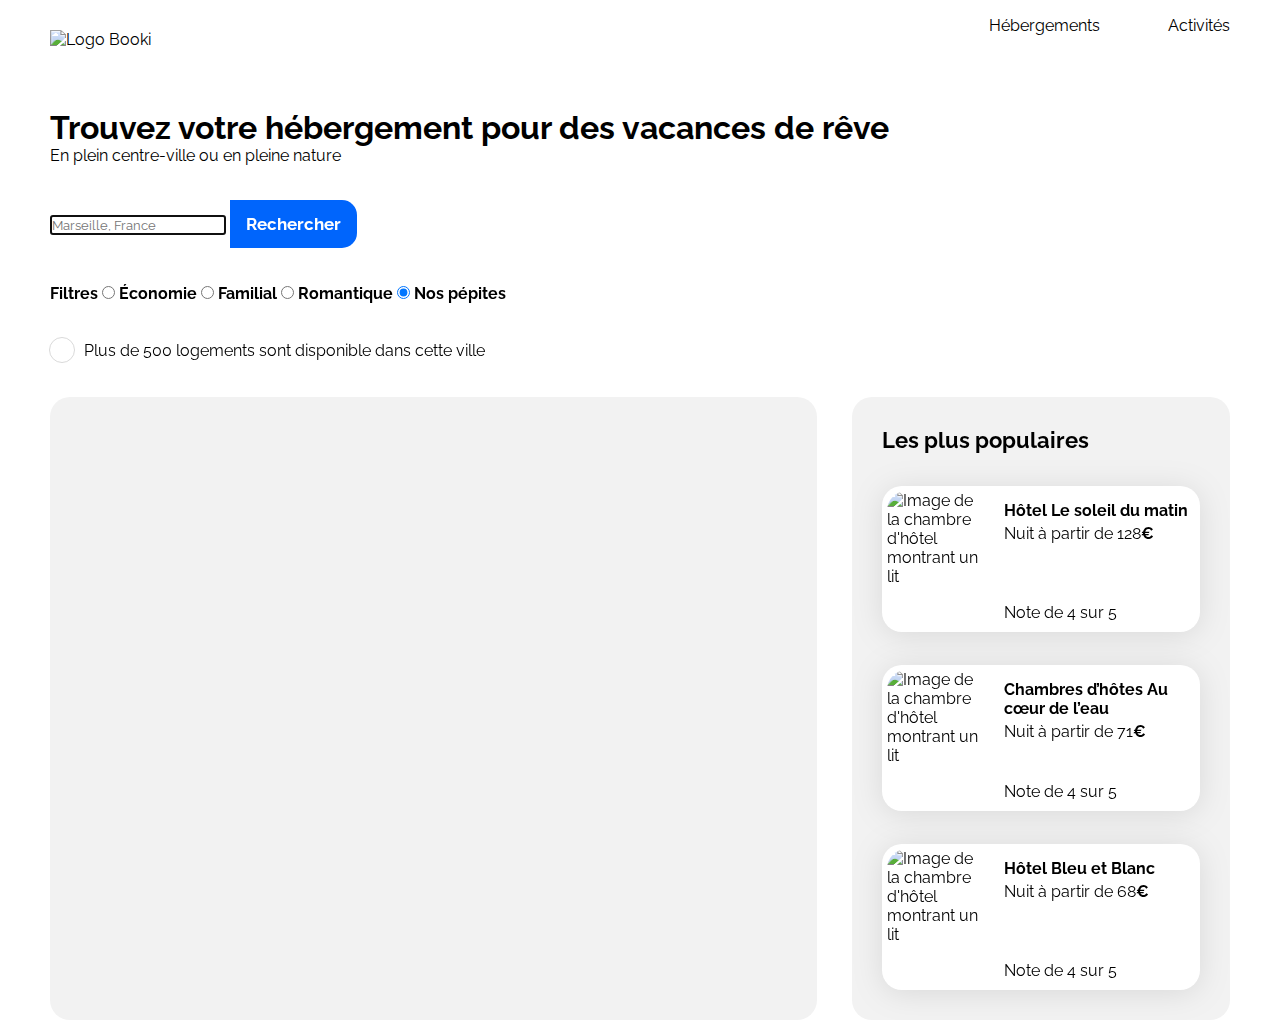
==== index.html @ 70fc1fbf "Ajustement de classes et suppression de div" ====
<!DOCTYPE html>
<html lang="fr">
  <head>
    <meta charset="UTF-8" />
    <meta name="viewport" content="width=device-width, initial-scale=1.0" />
    <title>Booki</title>
    <link rel="preconnect" href="https://fonts.googleapis.com" />
    <link rel="preconnect" href="https://fonts.gstatic.com" crossorigin />
    <link
      href="https://fonts.googleapis.com/css2?family=Raleway:wght@400;500;700&display=swap"
      rel="stylesheet"
    />
    <link
      rel="stylesheet"
      href="https://cdnjs.cloudflare.com/ajax/libs/font-awesome/6.2.1/css/all.min.css"
      integrity="sha512-MV7K8+y+gLIBoVD59lQIYicR65iaqukzvf/nwasF0nqhPay5w/9lJmVM2hMDcnK1OnMGCdVK+iQrJ7lzPJQd1w=="
      crossorigin="anonymous"
      referrerpolicy="no-referrer"
    />
    <link rel="stylesheet" href="./css/style.css" />
  </head>

  <body>
    <div class="main-container">
      <header>
        <div class="header-logo">
          <a href="#" class="logo-link"
            ><img src="./images/logo/Booki.png" alt="Logo Booki" class="logo"
          /></a>
        </div>
        <nav>
          <ul>
            <li>
              <a href="#" class="nav-link">Hébergements</a>
            </li>
            <li>
              <a href="#" class="nav-link">Activités</a>
            </li>
          </ul>
        </nav>
      </header>
      <section class="search">
        <form action="" method="GET" class="search-form">
          <fieldset class="search-ville">
            <legend class="search-titre">
              <h1>Trouvez votre hébergement pour des vacances de rêve</h1>
              <p>En plein centre-ville ou en pleine nature</p>
            </legend>
            <div class="ville-bar">
              <label for="ville" class="location-icon"
                ><i class="fa-solid fa-location-dot" aria-hidden="true"></i
              ></label>
              <input
                type="search"
                name="ville"
                id="ville"
                placeholder="Marseille, France"
                autofocus
                required
              />
              <button class="bouton-rechercher">
                <strong>Rechercher</strong>
              </button>
            </div>
            <div class="filtres-bar">
              <strong>Filtres</strong>
              <label for="economie" class="filter-button">
                <input
                  type="radio"
                  name="type"
                  id="economie"
                  value="economie"
                />
                <i class="fa-solid fa-money-bill-wave"></i
                ><strong>Économie</strong>
              </label>
              <label for="familial" class="filter-button">
                <input
                  type="radio"
                  name="type"
                  id="familial"
                  value="familial"
                />
                <i class="fa-solid fa-person"></i><strong>Familial</strong>
              </label>
              <label for="romantique" class="filter-button">
                <input
                  type="radio"
                  name="type"
                  id="romantique"
                  value="romantique"
                />
                <i class="fa-solid fa-heart"></i><strong>Romantique</strong>
              </label>
              <label for="nos-pepites" class="filter-button">
                <input
                  type="radio"
                  name="type"
                  id="nos-pepites"
                  value="nos-pepites"
                  checked
                />
                <i class="fa-solid fa-fire"></i><strong>Nos pépites</strong>
              </label>
            </div>
          </fieldset>
          <div class="search-info">
            <i class="fa-solid fa-info circle-icon" aria-hidden="true"></i>
            <p>Plus de 500 logements sont disponible dans cette ville</p>
          </div>
        </form>
      </section>
      <main>
        <div class="hebergements-and-populaires">
          <section class="hebergements"></section>
          <section class="populaires">
            <div class="populaires-title">
              <h2 class="section-title">Les plus populaires</h2>
              <i class="fa-solid fa-chart-line" aria-hidden="true"></i>
            </div>
            <div class="populaires-cards">
              <a href="#">
                <article class="card">
                  <img
                    src="./images/hebergements/emile-guillemot.jpg"
                    alt="Image de la chambre d'hôtel montrant un lit"
                  />
                  <div class="card-content">
                    <div class="card-txt">
                      <h3 class="card-title">Hôtel Le soleil du matin</h3>
                      <p class="card-subtitle">
                        Nuit à partir de 128<span class="euro">€</span>
                      </p>
                    </div>
                    <div class="card-rating">
                      <i class="fa-xs fa-solid fa-star" aria-hidden="true"></i>
                      <i class="fa-xs fa-solid fa-star" aria-hidden="true"></i>
                      <i class="fa-xs fa-solid fa-star" aria-hidden="true"></i>
                      <i class="fa-xs fa-solid fa-star" aria-hidden="true"></i>
                      <i
                        class="fa-xs fa-solid fa-star neutral-star"
                        aria-hidden="true"
                      ></i>
                      <span class="sr-only">Note de 4 sur 5</span>
                    </div>
                  </div>
                </article>
              </a>
              <a href="#">
                <article class="card">
                  <img
                    src="./images/hebergements/aw-creative.jpg"
                    alt="Image de la chambre d'hôtel montrant un lit"
                  />
                  <div class="card-content">
                    <div class="card-txt">
                      <h3 class="card-title">
                        Chambres d’hôtes Au cœur de l’eau
                      </h3>
                      <p class="card-subtitle">
                        Nuit à partir de 71<span class="euro">€</span>
                      </p>
                    </div>
                    <div class="card-rating">
                      <i class="fa-xs fa-solid fa-star" aria-hidden="true"></i>
                      <i class="fa-xs fa-solid fa-star" aria-hidden="true"></i>
                      <i class="fa-xs fa-solid fa-star" aria-hidden="true"></i>
                      <i class="fa-xs fa-solid fa-star" aria-hidden="true"></i>
                      <i
                        class="fa-xs fa-solid fa-star neutral-star"
                        aria-hidden="true"
                      ></i>
                      <span class="sr-only">Note de 4 sur 5</span>
                    </div>
                  </div>
                </article>
              </a>
              <a href="#">
                <article class="card">
                  <img
                    src="./images/hebergements/febrian-zakaria2.jpg"
                    alt="Image de la chambre d'hôtel montrant un lit"
                  />
                  <div class="card-content">
                    <div class="card-txt">
                      <h3 class="card-title">Hôtel Bleu et Blanc</h3>
                      <p class="card-subtitle">
                        Nuit à partir de 68<span class="euro">€</span>
                      </p>
                    </div>
                    <div class="card-rating">
                      <i class="fa-xs fa-solid fa-star" aria-hidden="true"></i>
                      <i class="fa-xs fa-solid fa-star" aria-hidden="true"></i>
                      <i class="fa-xs fa-solid fa-star" aria-hidden="true"></i>
                      <i class="fa-xs fa-solid fa-star" aria-hidden="true"></i>
                      <i
                        class="fa-xs fa-solid fa-star neutral-star"
                        aria-hidden="true"
                      ></i>
                      <span class="sr-only">Note de 4 sur 5</span>
                    </div>
                  </div>
                </article>
              </a>
            </div>
          </section>
        </div>
      </main>
      <footer></footer>
    </div>
  </body>
</html>
---- css/style.css ----
/****** General ***********/
* {
  font-family: "Raleway", sans-serif;
  box-sizing: border-box;
  margin: 0;
  padding: 0;
}

:root {
  --main-color: #0065fc;
  --main-bg-color: #f2f2f2;
  --filter-bg-color: #deebff;
}

.fa-solid {
  color: var(--main-color);
}

body {
  display: flex;
  justify-content: center;
}

.main-container {
  width: 100%;
  max-width: 1440px;
  padding: 0 50px;
  box-sizing: border-box;
}

a {
  color: inherit;
  text-decoration: none;
}

header {
  display: flex;
  justify-content: space-between;
  align-content: center;
  height: 79px;
  margin-bottom: 30px;
}

.header-logo {
  display: flex;
  align-items: center;
}

.header-logo .logo {
  width: 60px;
  height: auto;
}

nav {
  display: flex;
  height: 35px;
}

nav ul {
  display: flex;
  text-align: center;
  align-content: center;
  list-style: none;
  margin: 0;
  gap: 68px;
}

nav ul li {
  display: flex;
  padding: 16px 0 0 0;
}

nav ul li a {
  font-size: 16px;
}

nav ul li:hover {
  color: var(--main-color);
  border-top: #0065fc 2px solid;
}

.search {
  display: flex;
  flex-direction: column;
  align-items: flex-start;
}

.search-form {
  display: flex;
  flex-direction: column;
  padding-bottom: 35px;
}

.search-ville {
  border: none;
}

.ville-bar {
  width: 377px;
  height: 49px;
}

.ville-bar .bouton-rechercher {
  background-color: var(--main-color);
  color: white;
  border: none;
  border-radius: 0 15px 15px 0;
  font-size: 17px;
  padding: 14px 16px;
}

.search-titre,
.ville-bar,
.filtres-bar {
  margin-bottom: 35px;
}

.search-info {
  display: flex;
  flex-direction: row;
  align-items: center;
  gap: 10px;
}

.search-info .circle-icon {
  width: 24px;
  height: 24px;
  border-radius: 50%;
  outline: 1px solid #d9d9d9;
  display: flex; /* Center content horizontally and vertically */
  align-items: center;
  justify-content: center;
  font-size: smaller;
}

.search-info p {
  font-size: 16px;
}

.search-info .circle-icon i {
  font-size: 12px; /* Make sure the icon fits inside the circle */
}

.section-title {
  margin: 0;
  font-size: 22px;
}

.card {
  background-color: white;
  border-radius: 20px;
  padding: 5px;
  filter: drop-shadow(0px 3px 15px rgba(0, 0, 0, 0.1));
}

.card img {
  object-fit: cover;
}

.card-title {
  font-size: 16px;
}

.euro {
  font-weight: 700;
}

.neutral-star {
  color: var(--main-bg-color);
}

/****** Hebergements And Populaires ***********/
.hebergements-and-populaires {
  display: flex;
  justify-content: space-between;
}

.hebergements-and-populaires section {
  background-color: var(--main-bg-color);
  border-radius: 20px;
  padding: 30px;
  box-sizing: border-box;
}

/****** Hebergements ***********/
.hebergements {
  width: 65%;
}

/****** Populaires ***********/
.populaires {
  width: 32%;
}

.populaires-title {
  display: flex;
  justify-content: space-between;
  align-items: center;
}

.populaires-cards .card {
  display: flex;
  margin-top: 33px;
}

.populaires-cards img {
  width: 33%;
  height: 136px;
  border-top-left-radius: 20px;
  border-bottom-left-radius: 20px;
}

.populaires-cards .card-content {
  width: 67%;
  padding-left: 15px;
  display: flex;
  flex-direction: column;
  justify-content: space-between;
  box-sizing: border-box;
}

.populaires-cards .card-title {
  margin-top: 10px;
  margin-bottom: 4px;
}

.populaires-cards .card-subtitle {
  margin: 0;
}

.populaires-cards .card-rating {
  margin-bottom: 5px;
}

/* Le code ci-dessous correspond à la version responsive uniquement */

/****** Media queries ***********/
/* Medium devices (tablets, less/equal than 1024px) */
@media (max-width: 1024px) {
  .hebergements-and-populaires {
    flex-direction: column;
  }

  .hebergements {
    width: 100%;
  }

  .populaires {
    width: 100%;
    margin-top: 50px;
  }

  .populaires-cards {
    display: flex;
    flex-direction: row;
    justify-content: space-between;
  }

  .populaires-cards a {
    width: 30%;
  }

  .populaires-cards .card-title {
    font-size: 14px;
  }

  .populaires-cards .card-subtitle {
    font-size: 13px;
  }
}

/* Small devices (phones, less than 768px) */
@media (max-width: 767.98px) {
  /* ... */
}
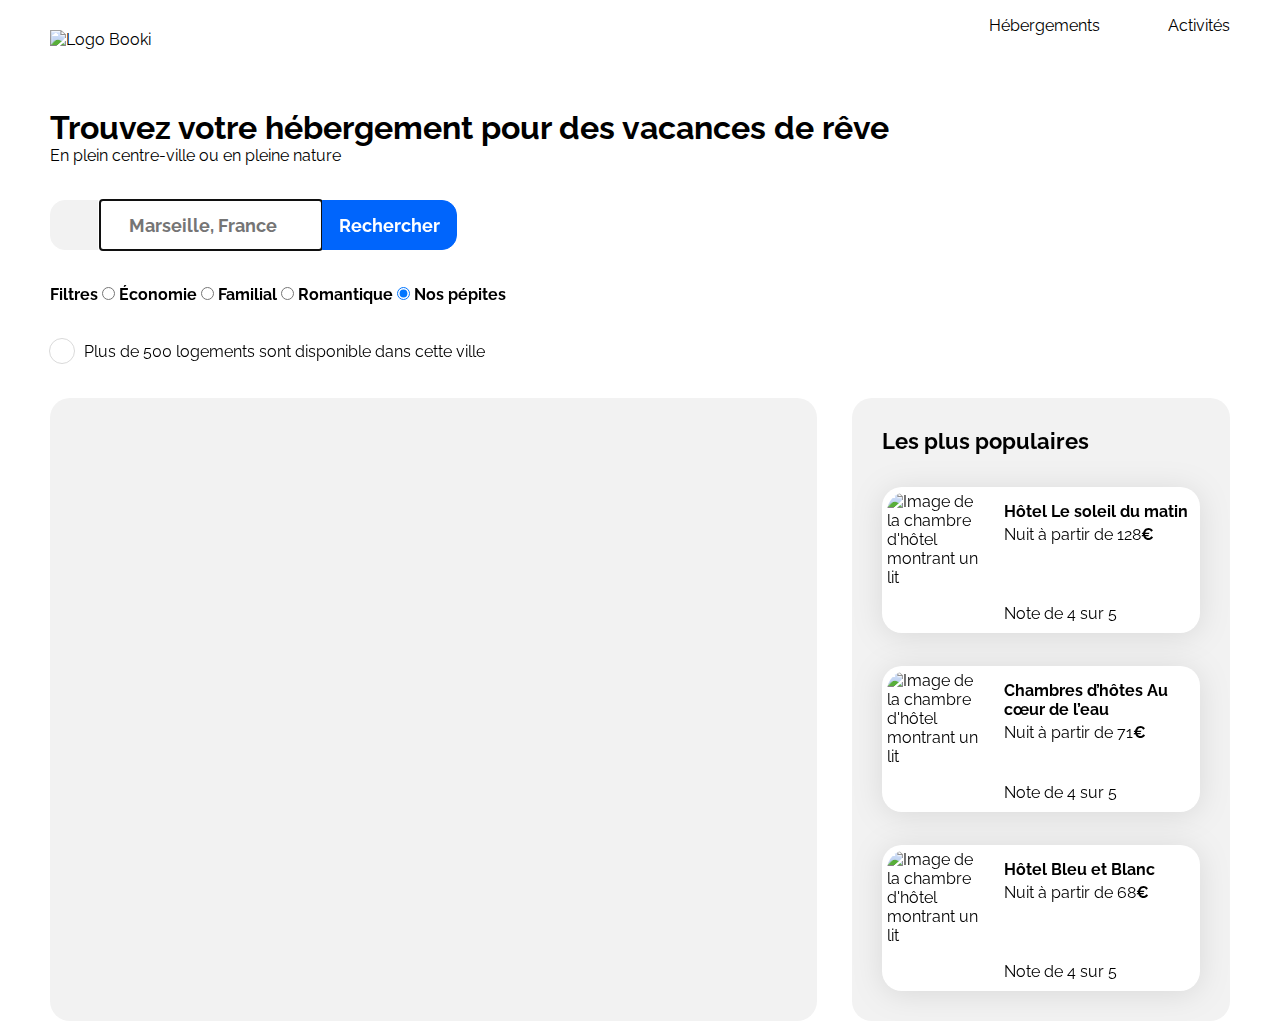
==== commit 208bc21e: "Ajout de la classe filter-icon sur index.html" ====
--- a/index.html
+++ b/index.html
@@ -71,7 +71,7 @@
                   id="economie"
                   value="economie"
                 />
-                <i class="fa-solid fa-money-bill-wave"></i
+                <i class="fa-solid fa-money-bill-wave filter-icon"></i
                 ><strong>Économie</strong>
               </label>
               <label for="familial" class="filter-button">
@@ -81,7 +81,8 @@
                   id="familial"
                   value="familial"
                 />
-                <i class="fa-solid fa-person"></i><strong>Familial</strong>
+                <i class="fa-solid fa-person filter-icon"></i
+                ><strong>Familial</strong>
               </label>
               <label for="romantique" class="filter-button">
                 <input
@@ -90,7 +91,8 @@
                   id="romantique"
                   value="romantique"
                 />
-                <i class="fa-solid fa-heart"></i><strong>Romantique</strong>
+                <i class="fa-solid fa-heart filter-icon"></i
+                ><strong>Romantique</strong>
               </label>
               <label for="nos-pepites" class="filter-button">
                 <input
@@ -100,7 +102,8 @@
                   value="nos-pepites"
                   checked
                 />
-                <i class="fa-solid fa-fire"></i><strong>Nos pépites</strong>
+                <i class="fa-solid fa-fire filter-icon"></i
+                ><strong>Nos pépites</strong>
               </label>
             </div>
           </fieldset>
--- a/css/style.css
+++ b/css/style.css
@@ -76,13 +76,12 @@
 
 nav ul li:hover {
   color: var(--main-color);
-  border-top: #0065fc 2px solid;
+  border-top: var(--main-color) 2px solid;
 }
 
 .search {
   display: flex;
   flex-direction: column;
-  align-items: flex-start;
 }
 
 .search-form {
@@ -92,27 +91,60 @@
 }
 
 .search-ville {
+  display: flex;
+  flex-direction: column;
   border: none;
-}
-
-.ville-bar {
-  width: 377px;
-  height: 49px;
-}
-
-.ville-bar .bouton-rechercher {
-  background-color: var(--main-color);
-  color: white;
-  border: none;
-  border-radius: 0 15px 15px 0;
-  font-size: 17px;
-  padding: 14px 16px;
 }
 
 .search-titre,
 .ville-bar,
 .filtres-bar {
   margin-bottom: 35px;
+}
+
+.ville-bar {
+  display: flex;
+  flex-direction: row;
+  justify-content: flex-start;
+  align-items: center;
+  height: 50px;
+  border-radius: 15px;
+}
+
+.location-icon {
+  background-color: #f2f2f2;
+  display: flex;
+  align-items: center;
+  justify-content: center;
+  border: 1px solid #f2f2f2;
+  border-radius: 15px 0 0 15px;
+  width: 50px;
+  height: 100%;
+}
+
+.location-icon .fa-location-dot {
+  color: #000000;
+}
+
+.ville-bar input {
+  font-size: 18px;
+  font-weight: bold;
+  text-align: center;
+  border-radius: 0;
+  border: none;
+  border-top: 1px solid #f2f2f2;
+  border-bottom: 1px solid #f2f2f2;
+  height: 100%;
+}
+
+.ville-bar .bouton-rechercher {
+  background-color: var(--main-color);
+  color: white;
+  border: 1px solid var(--main-color);
+  border-radius: 0 15px 15px 0;
+  font-size: 18px;
+  padding: 14px 16px;
+  height: 100%;
 }
 
 .search-info {
@@ -127,10 +159,10 @@
   height: 24px;
   border-radius: 50%;
   outline: 1px solid #d9d9d9;
-  display: flex; /* Center content horizontally and vertically */
+  display: flex;
   align-items: center;
   justify-content: center;
-  font-size: smaller;
+  font-size: 12px;
 }
 
 .search-info p {
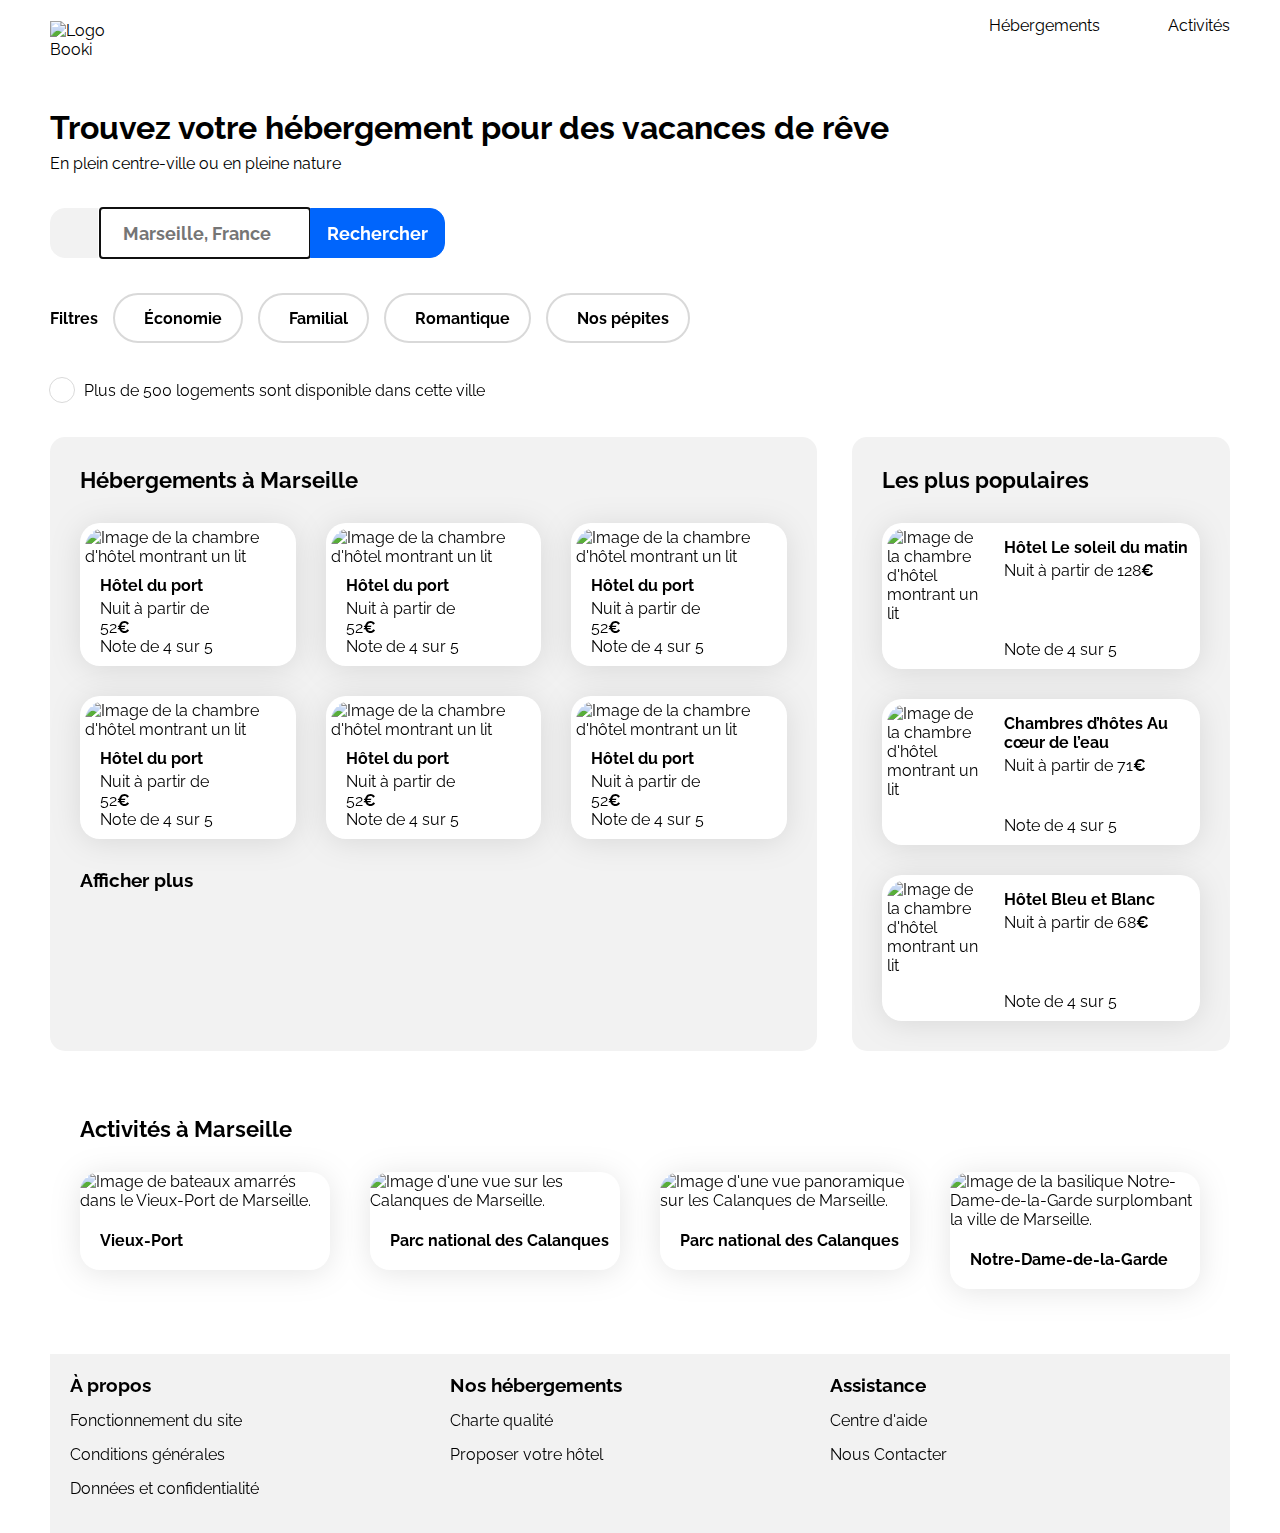
==== commit be198518: "Ajout de l'ancrage pour les boutons de navigation" ====
--- a/index.html
+++ b/index.html
@@ -31,10 +31,10 @@
         <nav>
           <ul>
             <li>
-              <a href="#" class="nav-link">Hébergements</a>
+              <a href="#logements" class="nav-link">Hébergements</a>
             </li>
             <li>
-              <a href="#" class="nav-link">Activités</a>
+              <a href="#que-faire" class="nav-link">Activités</a>
             </li>
           </ul>
         </nav>
@@ -59,12 +59,13 @@
                 required
               />
               <button class="bouton-rechercher">
-                <strong>Rechercher</strong>
+                <span class="bouton-texte">Rechercher</span>
+                <i class="fa-solid fa-magnifying-glass" aria-hidden="true"></i>
               </button>
             </div>
             <div class="filtres-bar">
-              <strong>Filtres</strong>
-              <label for="economie" class="filter-button">
+              <span class="bouton-texte">Filtres</span>
+              <label for="economie" class="filter-button economie">
                 <input
                   type="radio"
                   name="type"
@@ -72,9 +73,9 @@
                   value="economie"
                 />
                 <i class="fa-solid fa-money-bill-wave filter-icon"></i
-                ><strong>Économie</strong>
+                ><span class="bouton-texte">Économie</span>
               </label>
-              <label for="familial" class="filter-button">
+              <label for="familial" class="filter-button familial">
                 <input
                   type="radio"
                   name="type"
@@ -82,9 +83,9 @@
                   value="familial"
                 />
                 <i class="fa-solid fa-person filter-icon"></i
-                ><strong>Familial</strong>
+                ><span class="bouton-texte">Familial</span>
               </label>
-              <label for="romantique" class="filter-button">
+              <label for="romantique" class="filter-button romantique">
                 <input
                   type="radio"
                   name="type"
@@ -92,9 +93,9 @@
                   value="romantique"
                 />
                 <i class="fa-solid fa-heart filter-icon"></i
-                ><strong>Romantique</strong>
+                ><span class="bouton-texte">Romantique</span>
               </label>
-              <label for="nos-pepites" class="filter-button">
+              <label for="nos-pepites" class="filter-button pepites">
                 <input
                   type="radio"
                   name="type"
@@ -103,7 +104,7 @@
                   checked
                 />
                 <i class="fa-solid fa-fire filter-icon"></i
-                ><strong>Nos pépites</strong>
+                ><span class="bouton-texte">Nos pépites</span>
               </label>
             </div>
           </fieldset>
@@ -115,7 +116,262 @@
       </section>
       <main>
         <div class="hebergements-and-populaires">
-          <section class="hebergements"></section>
+          <section class="hebergements" id="logements">
+            <div class="hebergements-title">
+              <h2 class="section-title">Hébergements à Marseille</h2>
+            </div>
+            <div class="hebergements-cards">
+              <ul>
+                <li>
+                  <a href="#">
+                    <article class="card">
+                      <img
+                        src="./images/hebergements/fred-kleber.jpg"
+                        alt="Image de la chambre d'hôtel montrant un lit"
+                      />
+                      <div class="card-content">
+                        <div class="card-txt">
+                          <h3 class="card-title">Hôtel du port</h3>
+                          <p class="card-subtitle">
+                            Nuit à partir de 52<span class="euro">€</span>
+                          </p>
+                        </div>
+                        <div class="card-rating">
+                          <i
+                            class="fa-xs fa-solid fa-star"
+                            aria-hidden="true"
+                          ></i>
+                          <i
+                            class="fa-xs fa-solid fa-star"
+                            aria-hidden="true"
+                          ></i>
+                          <i
+                            class="fa-xs fa-solid fa-star"
+                            aria-hidden="true"
+                          ></i>
+                          <i
+                            class="fa-xs fa-solid fa-star"
+                            aria-hidden="true"
+                          ></i>
+                          <i
+                            class="fa-xs fa-solid fa-star neutral-star"
+                            aria-hidden="true"
+                          ></i>
+                          <span class="sr-only">Note de 4 sur 5</span>
+                        </div>
+                      </div>
+                    </article>
+                  </a>
+                </li>
+                <li>
+                  <a href="#">
+                    <article class="card">
+                      <img
+                        src="images/hebergements/febrian-zakaria.jpg"
+                        alt="Image de la chambre d'hôtel montrant un lit"
+                      />
+                      <div class="card-content">
+                        <div class="card-txt">
+                          <h3 class="card-title">Hôtel du port</h3>
+                          <p class="card-subtitle">
+                            Nuit à partir de 52<span class="euro">€</span>
+                          </p>
+                        </div>
+                        <div class="card-rating">
+                          <i
+                            class="fa-xs fa-solid fa-star"
+                            aria-hidden="true"
+                          ></i>
+                          <i
+                            class="fa-xs fa-solid fa-star"
+                            aria-hidden="true"
+                          ></i>
+                          <i
+                            class="fa-xs fa-solid fa-star"
+                            aria-hidden="true"
+                          ></i>
+                          <i
+                            class="fa-xs fa-solid fa-star"
+                            aria-hidden="true"
+                          ></i>
+                          <i
+                            class="fa-xs fa-solid fa-star neutral-star"
+                            aria-hidden="true"
+                          ></i>
+                          <span class="sr-only">Note de 4 sur 5</span>
+                        </div>
+                      </div>
+                    </article>
+                  </a>
+                </li>
+                <li>
+                  <a href="#">
+                    <article class="card">
+                      <img
+                        src="images/hebergements/reisetopia.jpg"
+                        alt="Image de la chambre d'hôtel montrant un lit"
+                      />
+                      <div class="card-content">
+                        <div class="card-txt">
+                          <h3 class="card-title">Hôtel du port</h3>
+                          <p class="card-subtitle">
+                            Nuit à partir de 52<span class="euro">€</span>
+                          </p>
+                        </div>
+                        <div class="card-rating">
+                          <i
+                            class="fa-xs fa-solid fa-star"
+                            aria-hidden="true"
+                          ></i>
+                          <i
+                            class="fa-xs fa-solid fa-star"
+                            aria-hidden="true"
+                          ></i>
+                          <i
+                            class="fa-xs fa-solid fa-star"
+                            aria-hidden="true"
+                          ></i>
+                          <i
+                            class="fa-xs fa-solid fa-star"
+                            aria-hidden="true"
+                          ></i>
+                          <i
+                            class="fa-xs fa-solid fa-star neutral-star"
+                            aria-hidden="true"
+                          ></i>
+                          <span class="sr-only">Note de 4 sur 5</span>
+                        </div>
+                      </div>
+                    </article>
+                  </a>
+                </li>
+                <li>
+                  <a href="#">
+                    <article class="card">
+                      <img
+                        src="images/hebergements/annie-spratt.jpg"
+                        alt="Image de la chambre d'hôtel montrant un lit"
+                      />
+                      <div class="card-content">
+                        <div class="card-txt">
+                          <h3 class="card-title">Hôtel du port</h3>
+                          <p class="card-subtitle">
+                            Nuit à partir de 52<span class="euro">€</span>
+                          </p>
+                        </div>
+                        <div class="card-rating">
+                          <i
+                            class="fa-xs fa-solid fa-star"
+                            aria-hidden="true"
+                          ></i>
+                          <i
+                            class="fa-xs fa-solid fa-star"
+                            aria-hidden="true"
+                          ></i>
+                          <i
+                            class="fa-xs fa-solid fa-star"
+                            aria-hidden="true"
+                          ></i>
+                          <i
+                            class="fa-xs fa-solid fa-star"
+                            aria-hidden="true"
+                          ></i>
+                          <i
+                            class="fa-xs fa-solid fa-star neutral-star"
+                            aria-hidden="true"
+                          ></i>
+                          <span class="sr-only">Note de 4 sur 5</span>
+                        </div>
+                      </div>
+                    </article>
+                  </a>
+                </li>
+                <li>
+                  <a href="#">
+                    <article class="card">
+                      <img
+                        src="images/hebergements/marcus-loke.jpg"
+                        alt="Image de la chambre d'hôtel montrant un lit"
+                      />
+                      <div class="card-content">
+                        <div class="card-txt">
+                          <h3 class="card-title">Hôtel du port</h3>
+                          <p class="card-subtitle">
+                            Nuit à partir de 52<span class="euro">€</span>
+                          </p>
+                        </div>
+                        <div class="card-rating">
+                          <i
+                            class="fa-xs fa-solid fa-star"
+                            aria-hidden="true"
+                          ></i>
+                          <i
+                            class="fa-xs fa-solid fa-star"
+                            aria-hidden="true"
+                          ></i>
+                          <i
+                            class="fa-xs fa-solid fa-star"
+                            aria-hidden="true"
+                          ></i>
+                          <i
+                            class="fa-xs fa-solid fa-star"
+                            aria-hidden="true"
+                          ></i>
+                          <i
+                            class="fa-xs fa-solid fa-star neutral-star"
+                            aria-hidden="true"
+                          ></i>
+                          <span class="sr-only">Note de 4 sur 5</span>
+                        </div>
+                      </div>
+                    </article>
+                  </a>
+                </li>
+                <li>
+                  <a href="#">
+                    <article class="card">
+                      <img
+                        src="images/hebergements/nicate-lee.jpg"
+                        alt="Image de la chambre d'hôtel montrant un lit"
+                      />
+                      <div class="card-content">
+                        <div class="card-txt">
+                          <h3 class="card-title">Hôtel du port</h3>
+                          <p class="card-subtitle">
+                            Nuit à partir de 52<span class="euro">€</span>
+                          </p>
+                        </div>
+                        <div class="card-rating">
+                          <i
+                            class="fa-xs fa-solid fa-star"
+                            aria-hidden="true"
+                          ></i>
+                          <i
+                            class="fa-xs fa-solid fa-star"
+                            aria-hidden="true"
+                          ></i>
+                          <i
+                            class="fa-xs fa-solid fa-star"
+                            aria-hidden="true"
+                          ></i>
+                          <i
+                            class="fa-xs fa-solid fa-star"
+                            aria-hidden="true"
+                          ></i>
+                          <i
+                            class="fa-xs fa-solid fa-star neutral-star"
+                            aria-hidden="true"
+                          ></i>
+                          <span class="sr-only">Note de 4 sur 5</span>
+                        </div>
+                      </div>
+                    </article>
+                  </a>
+                </li>
+              </ul>
+            </div>
+            <a href="#" class="btn-see-more"><h3>Afficher plus</h3></a>
+          </section>
           <section class="populaires">
             <div class="populaires-title">
               <h2 class="section-title">Les plus populaires</h2>
@@ -208,8 +464,90 @@
             </div>
           </section>
         </div>
+        <section class="section-activites">
+          <h2 class="section-title" id="que-faire">Activités à Marseille</h2>
+          <div class="activites-cards">
+            <div class="card-activites">
+              <a href="#">
+                <article class="card-no-border">
+                  <img
+                    src="images/activites/reno-laithienne.jpg"
+                    alt="Image de bateaux amarrés dans le Vieux-Port de Marseille."
+                  />
+                  <div class="card-content">
+                    <h3 class="card-title">Vieux-Port</h3>
+                  </div>
+                </article>
+              </a>
+            </div>
+            <div class="card-activites">
+              <a href="#">
+                <article class="card-no-border">
+                  <img
+                    src="images/activites/paul-hermann.jpg"
+                    alt="Image d'une vue sur les Calanques de Marseille."
+                  />
+                  <div class="card-content">
+                    <h3 class="card-title">Parc national des Calanques</h3>
+                  </div>
+                </article>
+              </a>
+            </div>
+            <div class="card-activites">
+              <a href="#">
+                <article class="card-no-border">
+                  <img
+                    src="images/activites/kilyan-sockalingum.jpg"
+                    alt="Image d'une vue panoramique sur les Calanques de Marseille."
+                  />
+                  <div class="card-content">
+                    <h3 class="card-title">Parc national des Calanques</h3>
+                  </div>
+                </article>
+              </a>
+            </div>
+            <div class="card-activites">
+              <a href="#">
+                <article class="card-no-border">
+                  <img
+                    src="images/activites/florian-wehde.jpg"
+                    alt="Image de la basilique Notre-Dame-de-la-Garde surplombant la ville de Marseille."
+                  />
+                  <div class="card-content">
+                    <h3 class="card-title">Notre-Dame-de-la-Garde</h3>
+                  </div>
+                </article>
+              </a>
+            </div>
+          </div>
+        </section>
       </main>
-      <footer></footer>
+      <footer>
+        <div class="footer-container">
+          <div class="footer-a-propos">
+            <h3 class="footer-title">À propos</h3>
+            <ul class="footer-list">
+              <li><a href="">Fonctionnement du site</a></li>
+              <li><a href="">Conditions générales</a></li>
+              <li><a href="">Données et confidentialité</a></li>
+            </ul>
+          </div>
+          <div class="footer-nos-hebergements">
+            <h3 class="footer-title">Nos hébergements</h3>
+            <ul class="footer-list">
+              <li><a href="">Charte qualité</a></li>
+              <li><a href="">Proposer votre hôtel</a></li>
+            </ul>
+          </div>
+          <div class="footer-assistance">
+            <h3 class="footer-title">Assistance</h3>
+            <ul class="footer-list">
+              <li><a href="">Centre d'aide</a></li>
+              <li><a href="">Nous Contacter</a></li>
+            </ul>
+          </div>
+        </div>
+      </footer>
     </div>
   </body>
 </html>
--- a/css/style.css
+++ b/css/style.css
@@ -4,6 +4,7 @@
   box-sizing: border-box;
   margin: 0;
   padding: 0;
+  /* outline: 0.1px dotted red; */
 }
 
 :root {
@@ -19,6 +20,7 @@
 body {
   display: flex;
   justify-content: center;
+  align-items: center;
 }
 
 .main-container {
@@ -33,41 +35,47 @@
   text-decoration: none;
 }
 
+/****** Header ***********/
+
 header {
   display: flex;
   justify-content: space-between;
-  align-content: center;
   height: 79px;
   margin-bottom: 30px;
 }
 
 .header-logo {
   display: flex;
+  flex-direction: row;
   align-items: center;
 }
 
 .header-logo .logo {
-  width: 60px;
+  display: flex;
+  flex-direction: row;
+  justify-content: center;
+  align-items: center;
+  width: 4rem;
   height: auto;
 }
 
 nav {
   display: flex;
+  flex-direction: row;
   height: 35px;
 }
 
 nav ul {
   display: flex;
-  text-align: center;
-  align-content: center;
+  flex-direction: row;
   list-style: none;
-  margin: 0;
   gap: 68px;
 }
 
 nav ul li {
   display: flex;
-  padding: 16px 0 0 0;
+  flex-direction: row;
+  align-items: flex-end;
 }
 
 nav ul li a {
@@ -79,36 +87,47 @@
   border-top: var(--main-color) 2px solid;
 }
 
+/***** Search Section ***/
+
 .search {
   display: flex;
   flex-direction: column;
+  align-content: space-between;
+  align-items: flex-start;
+  margin-bottom: 35px;
 }
 
 .search-form {
   display: flex;
   flex-direction: column;
-  padding-bottom: 35px;
+  align-items: flex-start;
+  gap: 35px;
+}
+
+.search-titre {
+  display: flex;
+  flex-direction: column;
+  justify-content: flex-start;
+  align-items: flex-start;
+  margin-bottom: 35px;
+  gap: 8px;
 }
 
 .search-ville {
   display: flex;
   flex-direction: column;
   border: none;
-}
-
-.search-titre,
-.ville-bar,
-.filtres-bar {
-  margin-bottom: 35px;
+  gap: 35px;
 }
 
 .ville-bar {
   display: flex;
   flex-direction: row;
   justify-content: flex-start;
+  align-content: center;
   align-items: center;
   height: 50px;
-  border-radius: 15px;
+  /* width: auto; */
 }
 
 .location-icon {
@@ -120,6 +139,7 @@
   border-radius: 15px 0 0 15px;
   width: 50px;
   height: 100%;
+  font-size: 18px;
 }
 
 .location-icon .fa-location-dot {
@@ -135,9 +155,10 @@
   border-top: 1px solid #f2f2f2;
   border-bottom: 1px solid #f2f2f2;
   height: 100%;
-}
-
-.ville-bar .bouton-rechercher {
+  width: 25%;
+}
+
+.bouton-rechercher {
   background-color: var(--main-color);
   color: white;
   border: 1px solid var(--main-color);
@@ -147,6 +168,56 @@
   height: 100%;
 }
 
+.bouton-rechercher i {
+  color: #ffffff;
+  display: none;
+}
+
+.bouton-texte {
+  font-weight: bold;
+}
+
+.filtres-bar {
+  display: flex;
+  flex-direction: row;
+  justify-content: flex-start;
+  align-items: center;
+  align-content: center;
+  height: 50px;
+  gap: 15px;
+}
+
+.filter-button {
+  display: flex;
+  justify-content: center;
+  align-items: center;
+  background-color: #ffffff;
+  border: 2px solid #d9d9d9;
+  border-radius: 50px;
+  text-align: center;
+  font-size: 16px;
+  padding: 14px 19px;
+  height: 100%;
+}
+
+.filter-icon {
+  display: flex;
+  align-items: center;
+  justify-content: center;
+  padding-right: 10px;
+}
+
+.filter-button input {
+  appearance: none;
+}
+
+.economie:hover,
+.familial:hover,
+.romantique:hover,
+.pepites:hover {
+  background-color: #deebff;
+}
+
 .search-info {
   display: flex;
   flex-direction: row;
@@ -170,7 +241,7 @@
 }
 
 .search-info .circle-icon i {
-  font-size: 12px; /* Make sure the icon fits inside the circle */
+  font-size: 12px;
 }
 
 .section-title {
@@ -185,6 +256,12 @@
   filter: drop-shadow(0px 3px 15px rgba(0, 0, 0, 0.1));
 }
 
+.card-no-border {
+  background-color: white;
+  border-radius: 20px;
+  filter: drop-shadow(0px 3px 15px rgba(0, 0, 0, 0.1));
+}
+
 .card img {
   object-fit: cover;
 }
@@ -202,37 +279,108 @@
 }
 
 /****** Hebergements And Populaires ***********/
+
 .hebergements-and-populaires {
   display: flex;
   justify-content: space-between;
 }
 
 .hebergements-and-populaires section {
+  display: flex;
+  flex-direction: column;
   background-color: var(--main-bg-color);
-  border-radius: 20px;
-  padding: 30px;
+  border-radius: 15px;
   box-sizing: border-box;
 }
 
 /****** Hebergements ***********/
+
 .hebergements {
   width: 65%;
+  padding: 30px;
+}
+.hebergements-title {
+  display: flex;
+  justify-content: space-between;
+  align-items: center;
+}
+
+.hebergements-cards ul {
+  list-style: none;
+  display: grid;
+  grid-template-columns: 1fr 1fr 1fr;
+  gap: 30px;
+}
+
+.hebergements-cards ul li {
+  display: flex;
+  flex-direction: column;
+  justify-content: space-between;
+}
+
+.hebergements-cards {
+  margin-bottom: 30px;
+  margin-top: 30px;
+}
+
+.hebergements-cards img {
+  width: 100%;
+  height: 124px;
+  border-top-left-radius: 20px;
+  border-top-right-radius: 20px;
+  object-fit: cover;
+}
+
+.hebergements-cards .card-content {
+  width: 67%;
+  padding-left: 15px;
+  display: flex;
+  flex-direction: column;
+  justify-content: space-between;
+  box-sizing: border-box;
+}
+
+.hebergements-cards .card-title {
+  margin-top: 10px;
+  margin-bottom: 4px;
+}
+
+.hebergements-cards .card-subtitle {
+  margin: 0;
+}
+
+.hebergements-cards .card-rating {
+  margin-bottom: 5px;
 }
 
 /****** Populaires ***********/
+
 .populaires {
+  display: flex;
+  flex-direction: column;
+  align-content: center;
   width: 32%;
+  padding: 30px;
 }
 
 .populaires-title {
   display: flex;
-  justify-content: space-between;
-  align-items: center;
+  flex-direction: row;
+  justify-content: space-between;
+  align-items: center;
+}
+
+.populaires-cards {
+  display: flex;
+  flex-direction: column;
+  justify-content: space-between;
+  margin-top: 30px;
+  gap: 30px;
 }
 
 .populaires-cards .card {
   display: flex;
-  margin-top: 33px;
+  flex-direction: row;
 }
 
 .populaires-cards img {
@@ -264,6 +412,88 @@
   margin-bottom: 5px;
 }
 
+/****** Activités ***********/
+
+.section-activites {
+  display: flex;
+  flex-direction: column;
+  width: 100%;
+  margin: 35px 0 35px 0;
+  padding: 30px;
+  gap: 30px;
+}
+
+.section-title {
+  text-align: left;
+}
+
+.activites-cards {
+  display: flex;
+  justify-content: space-between;
+}
+
+.card-activites {
+  width: calc(25% - 30px);
+  margin-right: 30px;
+}
+
+.card-activites img {
+  width: 100%;
+  height: 380px;
+  border-radius: 20px 20px 0 0;
+  object-fit: cover;
+}
+
+.activites-cards .card-content {
+  display: flex;
+  align-items: center;
+  height: 60px;
+  padding-left: 20px;
+}
+
+.card-activites:last-child {
+  margin-right: 0;
+}
+
+/****** Footer ***********/
+
+footer {
+  background-color: var(--main-bg-color);
+  display: flex;
+  justify-content: center;
+}
+
+.footer-container {
+  display: flex;
+  flex-direction: row;
+  justify-content: space-between;
+  align-items: flex-start;
+  width: 100%;
+  padding: 20px;
+}
+
+.footer-a-propos,
+.footer-nos-hebergements,
+.footer-assistance {
+  display: flex;
+  flex-direction: column;
+  justify-content: center;
+  flex: 1;
+}
+
+.footer-title {
+  padding-bottom: 15px;
+}
+
+.footer-list {
+  text-align: left;
+  list-style: none;
+}
+
+.footer-list li {
+  padding-bottom: 15px;
+}
+
 /* Le code ci-dessous correspond à la version responsive uniquement */
 
 /****** Media queries ***********/
@@ -303,5 +533,12 @@
 
 /* Small devices (phones, less than 768px) */
 @media (max-width: 767.98px) {
-  /* ... */
-}
+  .bouton-rechercher .bouton-texte {
+    display: none;
+  }
+
+  .bouton-rechercher i {
+    display: flex;
+    color: #ffffff;
+  }
+}
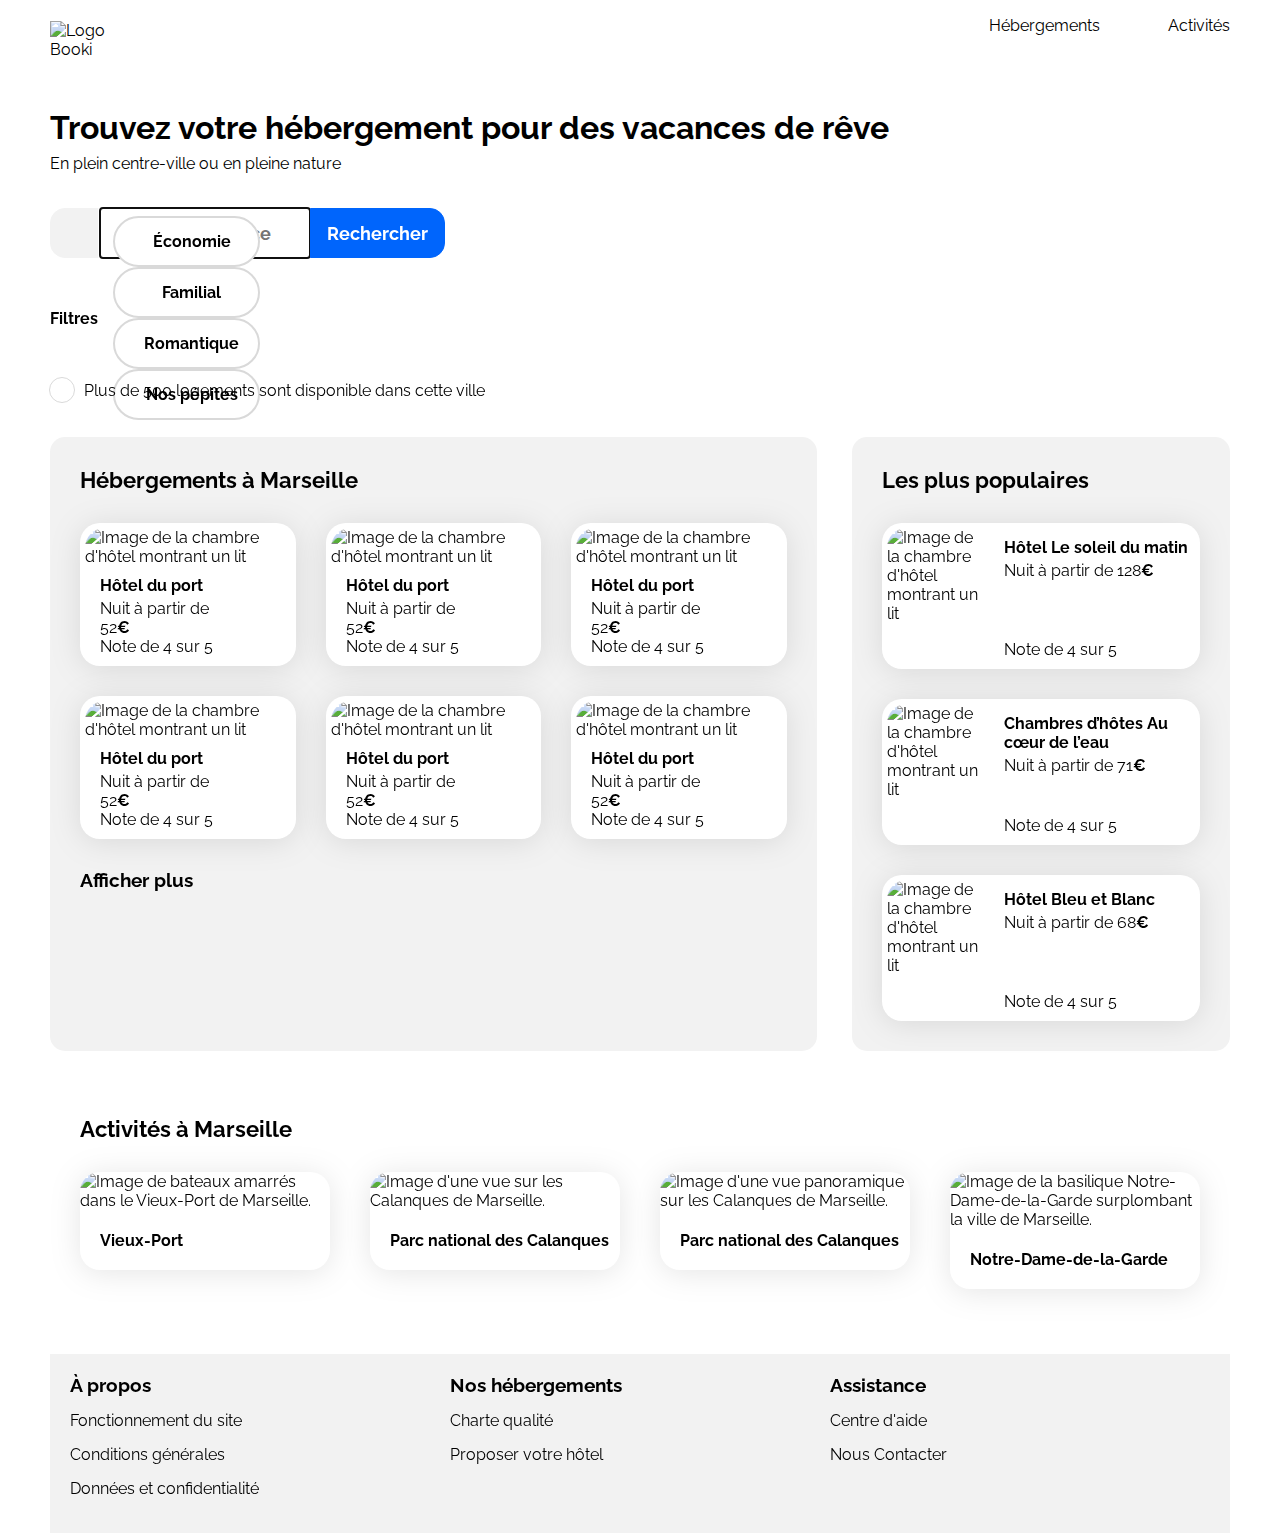
==== commit 4b4e26d8: "Ajout d'un container pour boutons-filtres" ====
--- a/index.html
+++ b/index.html
@@ -64,48 +64,52 @@
               </button>
             </div>
             <div class="filtres-bar">
-              <span class="bouton-texte">Filtres</span>
-              <label for="economie" class="filter-button economie">
-                <input
-                  type="radio"
-                  name="type"
-                  id="economie"
-                  value="economie"
-                />
-                <i class="fa-solid fa-money-bill-wave filter-icon"></i
-                ><span class="bouton-texte">Économie</span>
-              </label>
-              <label for="familial" class="filter-button familial">
-                <input
-                  type="radio"
-                  name="type"
-                  id="familial"
-                  value="familial"
-                />
-                <i class="fa-solid fa-person filter-icon"></i
-                ><span class="bouton-texte">Familial</span>
-              </label>
-              <label for="romantique" class="filter-button romantique">
-                <input
-                  type="radio"
-                  name="type"
-                  id="romantique"
-                  value="romantique"
-                />
-                <i class="fa-solid fa-heart filter-icon"></i
-                ><span class="bouton-texte">Romantique</span>
-              </label>
-              <label for="nos-pepites" class="filter-button pepites">
-                <input
-                  type="radio"
-                  name="type"
-                  id="nos-pepites"
-                  value="nos-pepites"
-                  checked
-                />
-                <i class="fa-solid fa-fire filter-icon"></i
-                ><span class="bouton-texte">Nos pépites</span>
-              </label>
+              <div>
+                <span class="bouton-texte">Filtres</span>
+              </div>
+              <div class="boutons-filtres">
+                <label for="economie" class="filter-button economie">
+                  <input
+                    type="radio"
+                    name="type"
+                    id="economie"
+                    value="economie"
+                  />
+                  <i class="fa-solid fa-money-bill-wave filter-icon"></i
+                  ><span class="bouton-texte">Économie</span>
+                </label>
+                <label for="familial" class="filter-button familial">
+                  <input
+                    type="radio"
+                    name="type"
+                    id="familial"
+                    value="familial"
+                  />
+                  <i class="fa-solid fa-person filter-icon"></i
+                  ><span class="bouton-texte">Familial</span>
+                </label>
+                <label for="romantique" class="filter-button romantique">
+                  <input
+                    type="radio"
+                    name="type"
+                    id="romantique"
+                    value="romantique"
+                  />
+                  <i class="fa-solid fa-heart filter-icon"></i
+                  ><span class="bouton-texte">Romantique</span>
+                </label>
+                <label for="nos-pepites" class="filter-button pepites">
+                  <input
+                    type="radio"
+                    name="type"
+                    id="nos-pepites"
+                    value="nos-pepites"
+                    checked
+                  />
+                  <i class="fa-solid fa-fire filter-icon"></i
+                  ><span class="bouton-texte">Nos pépites</span>
+                </label>
+              </div>
             </div>
           </fieldset>
           <div class="search-info">
@@ -527,23 +531,23 @@
           <div class="footer-a-propos">
             <h3 class="footer-title">À propos</h3>
             <ul class="footer-list">
-              <li><a href="">Fonctionnement du site</a></li>
-              <li><a href="">Conditions générales</a></li>
-              <li><a href="">Données et confidentialité</a></li>
+              <li><a href="#">Fonctionnement du site</a></li>
+              <li><a href="#">Conditions générales</a></li>
+              <li><a href="#">Données et confidentialité</a></li>
             </ul>
           </div>
           <div class="footer-nos-hebergements">
             <h3 class="footer-title">Nos hébergements</h3>
             <ul class="footer-list">
-              <li><a href="">Charte qualité</a></li>
-              <li><a href="">Proposer votre hôtel</a></li>
+              <li><a href="#">Charte qualité</a></li>
+              <li><a href="#">Proposer votre hôtel</a></li>
             </ul>
           </div>
           <div class="footer-assistance">
             <h3 class="footer-title">Assistance</h3>
             <ul class="footer-list">
-              <li><a href="">Centre d'aide</a></li>
-              <li><a href="">Nous Contacter</a></li>
+              <li><a href="#">Centre d'aide</a></li>
+              <li><a href="#">Nous Contacter</a></li>
             </ul>
           </div>
         </div>
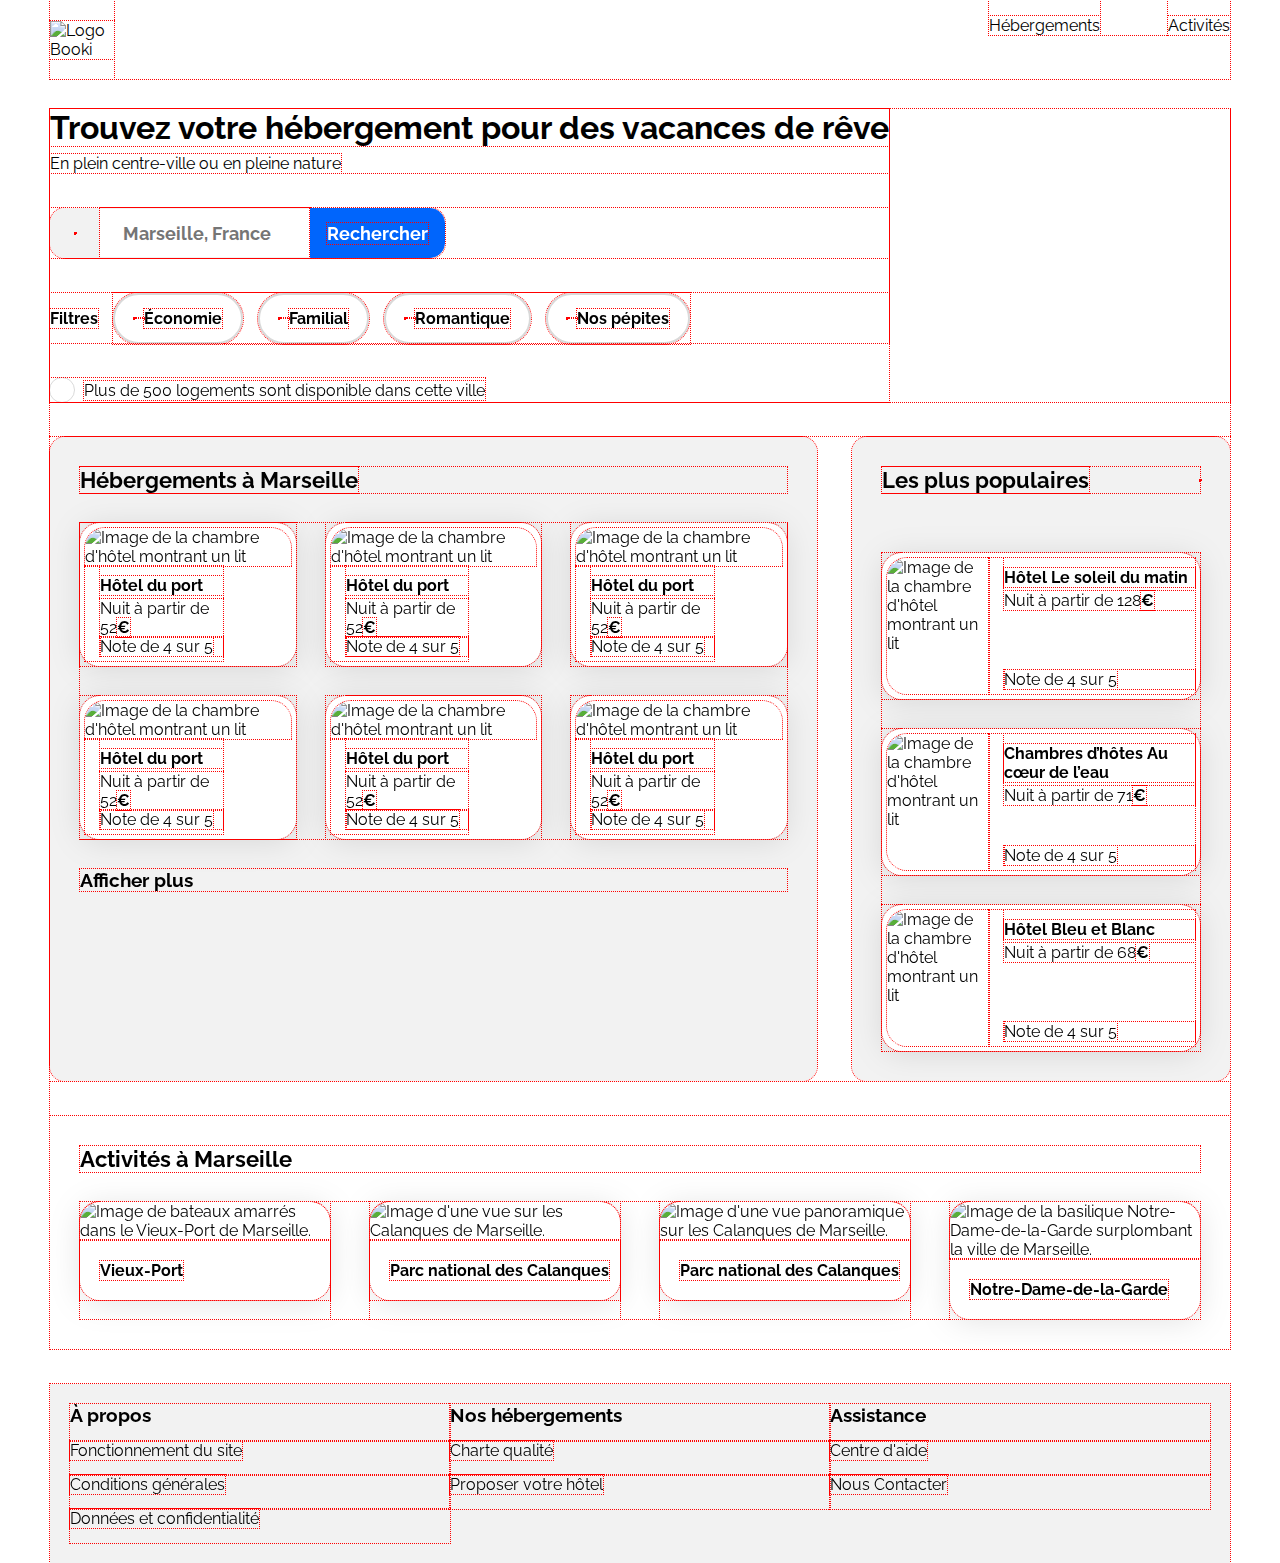
==== commit d4b83ff5: "Ajout du responsive de la page web 1024px 768px" ====
--- a/index.html
+++ b/index.html
@@ -31,94 +31,98 @@
         <nav>
           <ul>
             <li>
-              <a href="#logements" class="nav-link">Hébergements</a>
+              <a href="#logements" class="nav-hebergements">Hébergements</a>
             </li>
             <li>
-              <a href="#que-faire" class="nav-link">Activités</a>
+              <a href="#que-faire" class="nav-activites">Activités</a>
             </li>
           </ul>
         </nav>
       </header>
-      <section class="search">
-        <form action="" method="GET" class="search-form">
-          <fieldset class="search-ville">
-            <legend class="search-titre">
-              <h1>Trouvez votre hébergement pour des vacances de rêve</h1>
-              <p>En plein centre-ville ou en pleine nature</p>
-            </legend>
-            <div class="ville-bar">
-              <label for="ville" class="location-icon"
-                ><i class="fa-solid fa-location-dot" aria-hidden="true"></i
-              ></label>
-              <input
-                type="search"
-                name="ville"
-                id="ville"
-                placeholder="Marseille, France"
-                autofocus
-                required
-              />
-              <button class="bouton-rechercher">
-                <span class="bouton-texte">Rechercher</span>
-                <i class="fa-solid fa-magnifying-glass" aria-hidden="true"></i>
-              </button>
-            </div>
-            <div class="filtres-bar">
-              <div>
-                <span class="bouton-texte">Filtres</span>
+      <main>
+        <section class="search">
+          <form action="" method="GET" class="search-form">
+            <fieldset class="search-ville">
+              <legend class="search-titre">
+                <h1>Trouvez votre hébergement pour des vacances de rêve</h1>
+                <p>En plein centre-ville ou en pleine nature</p>
+              </legend>
+              <div class="ville-bar">
+                <label for="ville" class="location-icon"
+                  ><i class="fa-solid fa-location-dot" aria-hidden="true"></i
+                ></label>
+                <input
+                  type="search"
+                  name="ville"
+                  id="ville"
+                  placeholder="Marseille, France"
+                  autofocus
+                  required
+                />
+                <button class="bouton-rechercher">
+                  <span class="bouton-texte">Rechercher</span>
+                  <i
+                    class="fa-solid fa-magnifying-glass"
+                    aria-hidden="true"
+                  ></i>
+                </button>
               </div>
-              <div class="boutons-filtres">
-                <label for="economie" class="filter-button economie">
-                  <input
-                    type="radio"
-                    name="type"
-                    id="economie"
-                    value="economie"
-                  />
-                  <i class="fa-solid fa-money-bill-wave filter-icon"></i
-                  ><span class="bouton-texte">Économie</span>
-                </label>
-                <label for="familial" class="filter-button familial">
-                  <input
-                    type="radio"
-                    name="type"
-                    id="familial"
-                    value="familial"
-                  />
-                  <i class="fa-solid fa-person filter-icon"></i
-                  ><span class="bouton-texte">Familial</span>
-                </label>
-                <label for="romantique" class="filter-button romantique">
-                  <input
-                    type="radio"
-                    name="type"
-                    id="romantique"
-                    value="romantique"
-                  />
-                  <i class="fa-solid fa-heart filter-icon"></i
-                  ><span class="bouton-texte">Romantique</span>
-                </label>
-                <label for="nos-pepites" class="filter-button pepites">
-                  <input
-                    type="radio"
-                    name="type"
-                    id="nos-pepites"
-                    value="nos-pepites"
-                    checked
-                  />
-                  <i class="fa-solid fa-fire filter-icon"></i
-                  ><span class="bouton-texte">Nos pépites</span>
-                </label>
+
+              <div class="filtres-bar">
+                <div>
+                  <span class="bouton-texte">Filtres</span>
+                </div>
+                <div class="boutons-filtres">
+                  <label for="economie" class="filter-button economie">
+                    <input
+                      type="radio"
+                      name="type"
+                      id="economie"
+                      value="economie"
+                    />
+                    <i class="fa-solid fa-money-bill-wave filter-icon"></i
+                    ><span class="bouton-texte">Économie</span>
+                  </label>
+                  <label for="familial" class="filter-button familial">
+                    <input
+                      type="radio"
+                      name="type"
+                      id="familial"
+                      value="familial"
+                    />
+                    <i class="fa-solid fa-person filter-icon"></i
+                    ><span class="bouton-texte">Familial</span>
+                  </label>
+                  <label for="romantique" class="filter-button romantique">
+                    <input
+                      type="radio"
+                      name="type"
+                      id="romantique"
+                      value="romantique"
+                    />
+                    <i class="fa-solid fa-heart filter-icon"></i
+                    ><span class="bouton-texte">Romantique</span>
+                  </label>
+                  <label for="nos-pepites" class="filter-button pepites">
+                    <input
+                      type="radio"
+                      name="type"
+                      id="nos-pepites"
+                      value="nos-pepites"
+                      checked
+                    />
+                    <i class="fa-solid fa-fire filter-icon"></i
+                    ><span class="bouton-texte">Nos pépites</span>
+                  </label>
+                </div>
               </div>
-            </div>
-          </fieldset>
-          <div class="search-info">
-            <i class="fa-solid fa-info circle-icon" aria-hidden="true"></i>
-            <p>Plus de 500 logements sont disponible dans cette ville</p>
-          </div>
-        </form>
-      </section>
-      <main>
+            </fieldset>
+            <div class="search-info">
+              <i class="fa-solid fa-info circle-icon" aria-hidden="true"></i>
+              <p>Plus de 500 logements sont disponible dans cette ville</p>
+            </div>
+          </form>
+        </section>
         <div class="hebergements-and-populaires">
           <section class="hebergements" id="logements">
             <div class="hebergements-title">
--- a/css/style.css
+++ b/css/style.css
@@ -4,7 +4,7 @@
   box-sizing: border-box;
   margin: 0;
   padding: 0;
-  /* outline: 0.1px dotted red; */
+  outline: 0.1px dotted red;
 }
 
 :root {
@@ -127,7 +127,6 @@
   align-content: center;
   align-items: center;
   height: 50px;
-  /* width: auto; */
 }
 
 .location-icon {
@@ -177,6 +176,12 @@
   font-weight: bold;
 }
 
+.boutons-filtres {
+  display: flex;
+  flex-direction: row;
+  gap: 15px;
+}
+
 .filtres-bar {
   display: flex;
   flex-direction: row;
@@ -291,6 +296,7 @@
   background-color: var(--main-bg-color);
   border-radius: 15px;
   box-sizing: border-box;
+  gap: 30px;
 }
 
 /****** Hebergements ***********/
@@ -319,8 +325,8 @@
 }
 
 .hebergements-cards {
-  margin-bottom: 30px;
-  margin-top: 30px;
+  /* margin-bottom: 30px;
+  margin-top: 30px; */
 }
 
 .hebergements-cards img {
@@ -499,6 +505,28 @@
 /****** Media queries ***********/
 /* Medium devices (tablets, less/equal than 1024px) */
 @media (max-width: 1024px) {
+  .main-container {
+    display: flex;
+    flex-direction: column;
+    justify-content: space-between;
+    max-width: 1024px;
+  }
+
+  header {
+    padding: 0;
+  }
+
+  .filtres-bar {
+    flex-direction: column;
+    align-items: flex-start;
+    gap: 20px;
+    height: 90px;
+  }
+
+  .search-info {
+    /* margin-top: 35px; */
+  }
+
   .hebergements-and-populaires {
     flex-direction: column;
   }
@@ -529,16 +557,217 @@
   .populaires-cards .card-subtitle {
     font-size: 13px;
   }
+
+  .card-activites img {
+    height: 200px;
+  }
+
+  .card-no-border .card-content {
+    height: 70px;
+    width: 100%;
+  }
+
+  .footer-container {
+    gap: 30px;
+  }
 }
 
 /* Small devices (phones, less than 768px) */
 @media (max-width: 767.98px) {
+  /****** Header ***********/
+
+  .main-container {
+    display: flex;
+    flex-direction: column;
+    justify-content: space-between;
+    padding: 0;
+    max-width: 767.98px;
+  }
+
+  main {
+    width: 100%;
+    padding-left: 20px;
+    padding-right: 20px;
+    box-sizing: border-box;
+  }
+
+  header {
+    display: flex;
+    flex-direction: column;
+    height: 115px;
+  }
+
+  .header-logo {
+    flex-direction: column;
+    padding: 30px;
+  }
+
+  nav {
+    display: flex;
+    flex-direction: row;
+  }
+
+  nav ul {
+    display: flex;
+    flex-direction: row;
+    justify-content: space-around;
+    gap: 0;
+    height: 100%;
+    width: 100%;
+  }
+
+  nav ul li {
+    display: inline-block;
+    text-align: center;
+    width: 100%;
+    border-bottom: #0065fc;
+  }
+
+  nav ul li:hover {
+    color: var(--main-color);
+    border-bottom: var(--main-color) 2px solid;
+    border-top: none;
+  }
+
+  nav ul li a {
+    display: block;
+    width: 100%;
+    height: 100%;
+  }
+
+  .search-titre {
+    flex-wrap: wrap;
+    width: 335px;
+  }
+
+  .location-icon .fa-location-dot {
+    display: flex;
+    justify-content: center;
+    align-items: center;
+    width: 50px;
+    height: 50px;
+  }
+
+  .ville-bar {
+    justify-content: space-between;
+  }
+
+  .ville-bar input {
+    width: 100%;
+  }
+
   .bouton-rechercher .bouton-texte {
     display: none;
   }
+  .bouton-rechercher {
+    border-radius: 15px;
+    box-shadow: 0px 4px 4px rgba(0, 0, 0, 0.25);
+  }
 
   .bouton-rechercher i {
     display: flex;
     color: #ffffff;
   }
-}
+
+  .filtres-bar {
+    height: 160px;
+  }
+
+  .filter-button {
+    width: 100%;
+  }
+
+  .boutons-filtres {
+    width: 100%;
+    height: 100%;
+    list-style: none;
+    display: grid;
+    grid-template-columns: 1fr 1fr;
+    gap: 10px;
+  }
+
+  .economie,
+  .familial,
+  .romantique,
+  .pepites {
+    height: 50px;
+  }
+
+  .search-ville {
+    width: 100%;
+    display: flex;
+    justify-content: center;
+  }
+
+  .search-info {
+  }
+
+  .populaires {
+    padding: 0;
+    margin: 0;
+    gap: 0;
+    width: 100%;
+    height: 100%;
+  }
+
+  .populaires-title {
+    padding-top: 30px;
+  }
+
+  .populaires-title,
+  .populaires-cards {
+    background-color: var(--main-bg-color);
+  }
+
+  .populaires-cards {
+    display: flex;
+    flex-direction: column;
+    margin: 0;
+    width: 100%;
+    height: 100%;
+    padding-top: 15px;
+    padding-bottom: 30px;
+    gap: 15px;
+  }
+
+  .populaires-cards .card {
+    width: 100%;
+    height: 100%;
+  }
+
+  .search {
+    border-radius: 0;
+  }
+
+  .hebergements-and-populaires {
+    display: flex;
+    flex-direction: column-reverse;
+  }
+
+  .hebergements-and-populaires section {
+    gap: 0px;
+    background-color: transparent;
+    border-radius: 0;
+  }
+
+  .hebergements {
+    width: 100%;
+    padding: 0;
+  }
+
+  .hebergements-cards ul {
+    list-style: none;
+    display: flex;
+    flex-direction: column;
+    gap: 30px;
+  }
+
+  .card-activites img {
+    height: 141px;
+  }
+
+  .card-no-border .card-content {
+    height: 60px;
+    width: 100%;
+  }
+}
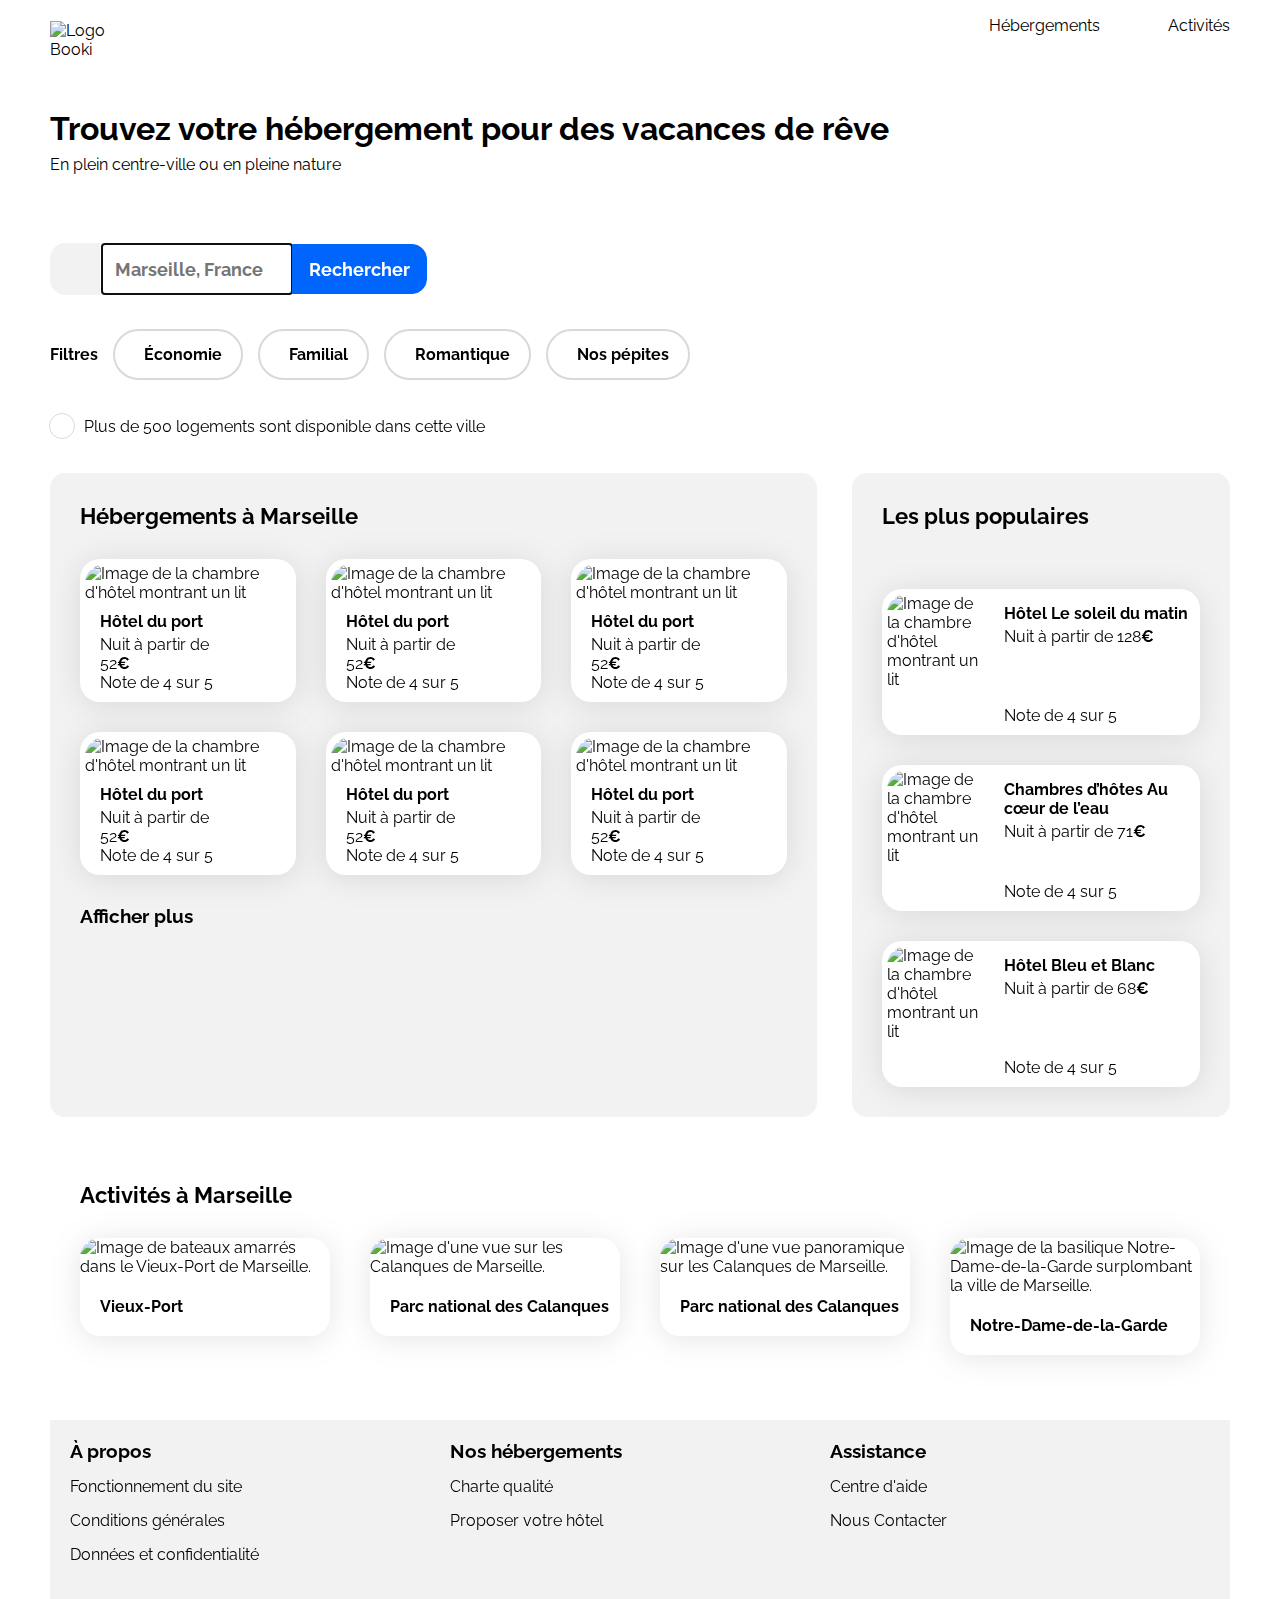
==== commit 11e504c5: "Ajustement du html pour validation w3c" ====
--- a/index.html
+++ b/index.html
@@ -1,561 +1,400 @@
 <!DOCTYPE html>
 <html lang="fr">
-  <head>
-    <meta charset="UTF-8" />
-    <meta name="viewport" content="width=device-width, initial-scale=1.0" />
+
+<head>
+    <meta charset="UTF-8">
+    <meta name="viewport" content="width=device-width, initial-scale=1.0">
     <title>Booki</title>
-    <link rel="preconnect" href="https://fonts.googleapis.com" />
-    <link rel="preconnect" href="https://fonts.gstatic.com" crossorigin />
-    <link
-      href="https://fonts.googleapis.com/css2?family=Raleway:wght@400;500;700&display=swap"
-      rel="stylesheet"
-    />
-    <link
-      rel="stylesheet"
-      href="https://cdnjs.cloudflare.com/ajax/libs/font-awesome/6.2.1/css/all.min.css"
-      integrity="sha512-MV7K8+y+gLIBoVD59lQIYicR65iaqukzvf/nwasF0nqhPay5w/9lJmVM2hMDcnK1OnMGCdVK+iQrJ7lzPJQd1w=="
-      crossorigin="anonymous"
-      referrerpolicy="no-referrer"
-    />
-    <link rel="stylesheet" href="./css/style.css" />
-  </head>
+    <link rel="preconnect" href="https://fonts.googleapis.com">
+    <link rel="preconnect" href="https://fonts.gstatic.com" crossorigin>
+    <link href="https://fonts.googleapis.com/css2?family=Raleway:wght@400;500;700&display=swap" rel="stylesheet">
+    <link rel="stylesheet" href="https://cdnjs.cloudflare.com/ajax/libs/font-awesome/6.2.1/css/all.min.css"
+        integrity="sha512-MV7K8+y+gLIBoVD59lQIYicR65iaqukzvf/nwasF0nqhPay5w/9lJmVM2hMDcnK1OnMGCdVK+iQrJ7lzPJQd1w=="
+        crossorigin="anonymous" referrerpolicy="no-referrer">
+    <link rel="stylesheet" href="./css/style.css">
+</head>
 
-  <body>
+<body>
     <div class="main-container">
-      <header>
-        <div class="header-logo">
-          <a href="#" class="logo-link"
-            ><img src="./images/logo/Booki.png" alt="Logo Booki" class="logo"
-          /></a>
-        </div>
-        <nav>
-          <ul>
-            <li>
-              <a href="#logements" class="nav-hebergements">Hébergements</a>
-            </li>
-            <li>
-              <a href="#que-faire" class="nav-activites">Activités</a>
-            </li>
-          </ul>
-        </nav>
-      </header>
-      <main>
-        <section class="search">
-          <form action="" method="GET" class="search-form">
-            <fieldset class="search-ville">
-              <legend class="search-titre">
-                <h1>Trouvez votre hébergement pour des vacances de rêve</h1>
-                <p>En plein centre-ville ou en pleine nature</p>
-              </legend>
-              <div class="ville-bar">
-                <label for="ville" class="location-icon"
-                  ><i class="fa-solid fa-location-dot" aria-hidden="true"></i
-                ></label>
-                <input
-                  type="search"
-                  name="ville"
-                  id="ville"
-                  placeholder="Marseille, France"
-                  autofocus
-                  required
-                />
-                <button class="bouton-rechercher">
-                  <span class="bouton-texte">Rechercher</span>
-                  <i
-                    class="fa-solid fa-magnifying-glass"
-                    aria-hidden="true"
-                  ></i>
-                </button>
-              </div>
+        <header>
+            <div class="header-logo">
+                <a href="#" class="logo-link"><img src="./images/logo/Booki.png" alt="Logo Booki" class="logo"></a>
+            </div>
+            <nav>
+                <ul>
+                    <li>
+                        <a href="#logements" class="nav-hebergements">Hébergements</a>
+                    </li>
+                    <li>
+                        <a href="#que-faire" class="nav-activites">Activités</a>
+                    </li>
+                </ul>
+            </nav>
+        </header>
+        <main>
+            <section class="search">
+                <form action="#" method="GET" class="search-form">
+                    <fieldset class="search-ville">
+                        <div class="search-titre">
+                            <h1>Trouvez votre hébergement pour des vacances de rêve</h1>
+                            <p>En plein centre-ville ou en pleine nature</p>
+                        </div>
+                        <div class="ville-bar">
+                            <label for="ville" class="location-icon"><i class="fa-solid fa-location-dot"
+                                    aria-hidden="true"></i></label>
+                            <input type="search" name="ville" id="ville" placeholder="Marseille, France" autofocus
+                                required>
+                            <button class="bouton-rechercher">
+                                <span class="bouton-texte">Rechercher</span>
+                                <i class="fa-solid fa-magnifying-glass" aria-hidden="true"></i>
+                            </button>
+                        </div>
 
-              <div class="filtres-bar">
-                <div>
-                  <span class="bouton-texte">Filtres</span>
+                        <div class="filtres-bar">
+                            <div>
+                                <span class="bouton-texte">Filtres</span>
+                            </div>
+                            <div class="boutons-filtres">
+                                <label for="economie" class="filter-button economie">
+                                    <input type="radio" name="type" id="economie" value="economie">
+                                    <i class="fa-solid fa-money-bill-wave filter-icon"></i><span
+                                        class="bouton-texte">Économie</span>
+                                </label>
+                                <label for="familial" class="filter-button familial">
+                                    <input type="radio" name="type" id="familial" value="familial">
+                                    <i class="fa-solid fa-person filter-icon"></i><span
+                                        class="bouton-texte">Familial</span>
+                                </label>
+                                <label for="romantique" class="filter-button romantique">
+                                    <input type="radio" name="type" id="romantique" value="romantique">
+                                    <i class="fa-solid fa-heart filter-icon"></i><span
+                                        class="bouton-texte">Romantique</span>
+                                </label>
+                                <label for="nos-pepites" class="filter-button pepites">
+                                    <input type="radio" name="type" id="nos-pepites" value="nos-pepites" checked>
+                                    <i class="fa-solid fa-fire filter-icon"></i><span class="bouton-texte">Nos
+                                        pépites</span>
+                                </label>
+                            </div>
+                        </div>
+                    </fieldset>
+                    <div class="search-info">
+                        <i class="fa-solid fa-info circle-icon" aria-hidden="true"></i>
+                        <p>Plus de 500 logements sont disponible dans cette ville</p>
+                    </div>
+                </form>
+            </section>
+            <div class="hebergements-and-populaires">
+                <section class="hebergements" id="logements">
+                    <div class="hebergements-title">
+                        <h2 class="section-title">Hébergements à Marseille</h2>
+                    </div>
+                    <div class="hebergements-cards">
+                        <ul>
+                            <li>
+                                <a href="#">
+                                    <article class="card">
+                                        <img src="./images/hebergements/fred-kleber.jpg"
+                                            alt="Image de la chambre d'hôtel montrant un lit">
+                                        <div class="card-content">
+                                            <div class="card-txt">
+                                                <h3 class="card-title">Hôtel du port</h3>
+                                                <p class="card-subtitle">
+                                                    Nuit à partir de 52<span class="euro">€</span>
+                                                </p>
+                                            </div>
+                                            <div class="card-rating">
+                                                <i class="fa-xs fa-solid fa-star" aria-hidden="true"></i>
+                                                <i class="fa-xs fa-solid fa-star" aria-hidden="true"></i>
+                                                <i class="fa-xs fa-solid fa-star" aria-hidden="true"></i>
+                                                <i class="fa-xs fa-solid fa-star" aria-hidden="true"></i>
+                                                <i class="fa-xs fa-solid fa-star neutral-star" aria-hidden="true"></i>
+                                                <span class="sr-only">Note de 4 sur 5</span>
+                                            </div>
+                                        </div>
+                                    </article>
+                                </a>
+                            </li>
+                            <li>
+                                <a href="#">
+                                    <article class="card">
+                                        <img src="images/hebergements/febrian-zakaria.jpg"
+                                            alt="Image de la chambre d'hôtel montrant un lit">
+                                        <div class="card-content">
+                                            <div class="card-txt">
+                                                <h3 class="card-title">Hôtel du port</h3>
+                                                <p class="card-subtitle">
+                                                    Nuit à partir de 52<span class="euro">€</span>
+                                                </p>
+                                            </div>
+                                            <div class="card-rating">
+                                                <i class="fa-xs fa-solid fa-star" aria-hidden="true"></i>
+                                                <i class="fa-xs fa-solid fa-star" aria-hidden="true"></i>
+                                                <i class="fa-xs fa-solid fa-star" aria-hidden="true"></i>
+                                                <i class="fa-xs fa-solid fa-star" aria-hidden="true"></i>
+                                                <i class="fa-xs fa-solid fa-star neutral-star" aria-hidden="true"></i>
+                                                <span class="sr-only">Note de 4 sur 5</span>
+                                            </div>
+                                        </div>
+                                    </article>
+                                </a>
+                            </li>
+                            <li>
+                                <a href="#">
+                                    <article class="card">
+                                        <img src="images/hebergements/reisetopia.jpg"
+                                            alt="Image de la chambre d'hôtel montrant un lit">
+                                        <div class="card-content">
+                                            <div class="card-txt">
+                                                <h3 class="card-title">Hôtel du port</h3>
+                                                <p class="card-subtitle">
+                                                    Nuit à partir de 52<span class="euro">€</span>
+                                                </p>
+                                            </div>
+                                            <div class="card-rating">
+                                                <i class="fa-xs fa-solid fa-star" aria-hidden="true"></i>
+                                                <i class="fa-xs fa-solid fa-star" aria-hidden="true"></i>
+                                                <i class="fa-xs fa-solid fa-star" aria-hidden="true"></i>
+                                                <i class="fa-xs fa-solid fa-star" aria-hidden="true"></i>
+                                                <i class="fa-xs fa-solid fa-star neutral-star" aria-hidden="true"></i>
+                                                <span class="sr-only">Note de 4 sur 5</span>
+                                            </div>
+                                        </div>
+                                    </article>
+                                </a>
+                            </li>
+                            <li>
+                                <a href="#">
+                                    <article class="card">
+                                        <img src="images/hebergements/annie-spratt.jpg"
+                                            alt="Image de la chambre d'hôtel montrant un lit">
+                                        <div class="card-content">
+                                            <div class="card-txt">
+                                                <h3 class="card-title">Hôtel du port</h3>
+                                                <p class="card-subtitle">
+                                                    Nuit à partir de 52<span class="euro">€</span>
+                                                </p>
+                                            </div>
+                                            <div class="card-rating">
+                                                <i class="fa-xs fa-solid fa-star" aria-hidden="true"></i>
+                                                <i class="fa-xs fa-solid fa-star" aria-hidden="true"></i>
+                                                <i class="fa-xs fa-solid fa-star" aria-hidden="true"></i>
+                                                <i class="fa-xs fa-solid fa-star" aria-hidden="true"></i>
+                                                <i class="fa-xs fa-solid fa-star neutral-star" aria-hidden="true"></i>
+                                                <span class="sr-only">Note de 4 sur 5</span>
+                                            </div>
+                                        </div>
+                                    </article>
+                                </a>
+                            </li>
+                            <li>
+                                <a href="#">
+                                    <article class="card">
+                                        <img src="images/hebergements/marcus-loke.jpg"
+                                            alt="Image de la chambre d'hôtel montrant un lit">
+                                        <div class="card-content">
+                                            <div class="card-txt">
+                                                <h3 class="card-title">Hôtel du port</h3>
+                                                <p class="card-subtitle">
+                                                    Nuit à partir de 52<span class="euro">€</span>
+                                                </p>
+                                            </div>
+                                            <div class="card-rating">
+                                                <i class="fa-xs fa-solid fa-star" aria-hidden="true"></i>
+                                                <i class="fa-xs fa-solid fa-star" aria-hidden="true"></i>
+                                                <i class="fa-xs fa-solid fa-star" aria-hidden="true"></i>
+                                                <i class="fa-xs fa-solid fa-star" aria-hidden="true"></i>
+                                                <i class="fa-xs fa-solid fa-star neutral-star" aria-hidden="true"></i>
+                                                <span class="sr-only">Note de 4 sur 5</span>
+                                            </div>
+                                        </div>
+                                    </article>
+                                </a>
+                            </li>
+                            <li>
+                                <a href="#">
+                                    <article class="card">
+                                        <img src="images/hebergements/nicate-lee.jpg"
+                                            alt="Image de la chambre d'hôtel montrant un lit">
+                                        <div class="card-content">
+                                            <div class="card-txt">
+                                                <h3 class="card-title">Hôtel du port</h3>
+                                                <p class="card-subtitle">
+                                                    Nuit à partir de 52<span class="euro">€</span>
+                                                </p>
+                                            </div>
+                                            <div class="card-rating">
+                                                <i class="fa-xs fa-solid fa-star" aria-hidden="true"></i>
+                                                <i class="fa-xs fa-solid fa-star" aria-hidden="true"></i>
+                                                <i class="fa-xs fa-solid fa-star" aria-hidden="true"></i>
+                                                <i class="fa-xs fa-solid fa-star" aria-hidden="true"></i>
+                                                <i class="fa-xs fa-solid fa-star neutral-star" aria-hidden="true"></i>
+                                                <span class="sr-only">Note de 4 sur 5</span>
+                                            </div>
+                                        </div>
+                                    </article>
+                                </a>
+                            </li>
+                        </ul>
+                    </div>
+                    <a href="#" class="btn-see-more">
+                        <h3>Afficher plus</h3>
+                    </a>
+                </section>
+                <section class="populaires">
+                    <div class="populaires-title">
+                        <h2 class="section-title">Les plus populaires</h2>
+                        <i class="fa-solid fa-chart-line" aria-hidden="true"></i>
+                    </div>
+                    <div class="populaires-cards">
+                        <a href="#">
+                            <article class="card">
+                                <img src="./images/hebergements/emile-guillemot.jpg"
+                                    alt="Image de la chambre d'hôtel montrant un lit">
+                                <div class="card-content">
+                                    <div class="card-txt">
+                                        <h3 class="card-title">Hôtel Le soleil du matin</h3>
+                                        <p class="card-subtitle">
+                                            Nuit à partir de 128<span class="euro">€</span>
+                                        </p>
+                                    </div>
+                                    <div class="card-rating">
+                                        <i class="fa-xs fa-solid fa-star" aria-hidden="true"></i>
+                                        <i class="fa-xs fa-solid fa-star" aria-hidden="true"></i>
+                                        <i class="fa-xs fa-solid fa-star" aria-hidden="true"></i>
+                                        <i class="fa-xs fa-solid fa-star" aria-hidden="true"></i>
+                                        <i class="fa-xs fa-solid fa-star neutral-star" aria-hidden="true"></i>
+                                        <span class="sr-only">Note de 4 sur 5</span>
+                                    </div>
+                                </div>
+                            </article>
+                        </a>
+                        <a href="#">
+                            <article class="card">
+                                <img src="./images/hebergements/aw-creative.jpg"
+                                    alt="Image de la chambre d'hôtel montrant un lit">
+                                <div class="card-content">
+                                    <div class="card-txt">
+                                        <h3 class="card-title">
+                                            Chambres d’hôtes Au cœur de l’eau
+                                        </h3>
+                                        <p class="card-subtitle">
+                                            Nuit à partir de 71<span class="euro">€</span>
+                                        </p>
+                                    </div>
+                                    <div class="card-rating">
+                                        <i class="fa-xs fa-solid fa-star" aria-hidden="true"></i>
+                                        <i class="fa-xs fa-solid fa-star" aria-hidden="true"></i>
+                                        <i class="fa-xs fa-solid fa-star" aria-hidden="true"></i>
+                                        <i class="fa-xs fa-solid fa-star" aria-hidden="true"></i>
+                                        <i class="fa-xs fa-solid fa-star neutral-star" aria-hidden="true"></i>
+                                        <span class="sr-only">Note de 4 sur 5</span>
+                                    </div>
+                                </div>
+                            </article>
+                        </a>
+                        <a href="#">
+                            <article class="card">
+                                <img src="./images/hebergements/febrian-zakaria2.jpg"
+                                    alt="Image de la chambre d'hôtel montrant un lit">
+                                <div class="card-content">
+                                    <div class="card-txt">
+                                        <h3 class="card-title">Hôtel Bleu et Blanc</h3>
+                                        <p class="card-subtitle">
+                                            Nuit à partir de 68<span class="euro">€</span>
+                                        </p>
+                                    </div>
+                                    <div class="card-rating">
+                                        <i class="fa-xs fa-solid fa-star" aria-hidden="true"></i>
+                                        <i class="fa-xs fa-solid fa-star" aria-hidden="true"></i>
+                                        <i class="fa-xs fa-solid fa-star" aria-hidden="true"></i>
+                                        <i class="fa-xs fa-solid fa-star" aria-hidden="true"></i>
+                                        <i class="fa-xs fa-solid fa-star neutral-star" aria-hidden="true"></i>
+                                        <span class="sr-only">Note de 4 sur 5</span>
+                                    </div>
+                                </div>
+                            </article>
+                        </a>
+                    </div>
+                </section>
+            </div>
+            <section class="section-activites">
+                <h2 class="section-title" id="que-faire">Activités à Marseille</h2>
+                <div class="activites-cards">
+                    <div class="card-activites">
+                        <a href="#">
+                            <article class="card-no-border">
+                                <img src="images/activites/reno-laithienne.jpg"
+                                    alt="Image de bateaux amarrés dans le Vieux-Port de Marseille.">
+                                <div class="card-content">
+                                    <h3 class="card-title">Vieux-Port</h3>
+                                </div>
+                            </article>
+                        </a>
+                    </div>
+                    <div class="card-activites">
+                        <a href="#">
+                            <article class="card-no-border">
+                                <img src="images/activites/paul-hermann.jpg"
+                                    alt="Image d'une vue sur les Calanques de Marseille.">
+                                <div class="card-content">
+                                    <h3 class="card-title">Parc national des Calanques</h3>
+                                </div>
+                            </article>
+                        </a>
+                    </div>
+                    <div class="card-activites">
+                        <a href="#">
+                            <article class="card-no-border">
+                                <img src="images/activites/kilyan-sockalingum.jpg"
+                                    alt="Image d'une vue panoramique sur les Calanques de Marseille.">
+                                <div class="card-content">
+                                    <h3 class="card-title">Parc national des Calanques</h3>
+                                </div>
+                            </article>
+                        </a>
+                    </div>
+                    <div class="card-activites">
+                        <a href="#">
+                            <article class="card-no-border">
+                                <img src="images/activites/florian-wehde.jpg"
+                                    alt="Image de la basilique Notre-Dame-de-la-Garde surplombant la ville de Marseille.">
+                                <div class="card-content">
+                                    <h3 class="card-title">Notre-Dame-de-la-Garde</h3>
+                                </div>
+                            </article>
+                        </a>
+                    </div>
                 </div>
-                <div class="boutons-filtres">
-                  <label for="economie" class="filter-button economie">
-                    <input
-                      type="radio"
-                      name="type"
-                      id="economie"
-                      value="economie"
-                    />
-                    <i class="fa-solid fa-money-bill-wave filter-icon"></i
-                    ><span class="bouton-texte">Économie</span>
-                  </label>
-                  <label for="familial" class="filter-button familial">
-                    <input
-                      type="radio"
-                      name="type"
-                      id="familial"
-                      value="familial"
-                    />
-                    <i class="fa-solid fa-person filter-icon"></i
-                    ><span class="bouton-texte">Familial</span>
-                  </label>
-                  <label for="romantique" class="filter-button romantique">
-                    <input
-                      type="radio"
-                      name="type"
-                      id="romantique"
-                      value="romantique"
-                    />
-                    <i class="fa-solid fa-heart filter-icon"></i
-                    ><span class="bouton-texte">Romantique</span>
-                  </label>
-                  <label for="nos-pepites" class="filter-button pepites">
-                    <input
-                      type="radio"
-                      name="type"
-                      id="nos-pepites"
-                      value="nos-pepites"
-                      checked
-                    />
-                    <i class="fa-solid fa-fire filter-icon"></i
-                    ><span class="bouton-texte">Nos pépites</span>
-                  </label>
+            </section>
+        </main>
+        <footer>
+            <div class="footer-container">
+                <div class="footer-a-propos">
+                    <h3 class="footer-title">À propos</h3>
+                    <ul class="footer-list">
+                        <li><a href="#">Fonctionnement du site</a></li>
+                        <li><a href="#">Conditions générales</a></li>
+                        <li><a href="#">Données et confidentialité</a></li>
+                    </ul>
                 </div>
-              </div>
-            </fieldset>
-            <div class="search-info">
-              <i class="fa-solid fa-info circle-icon" aria-hidden="true"></i>
-              <p>Plus de 500 logements sont disponible dans cette ville</p>
+                <div class="footer-nos-hebergements">
+                    <h3 class="footer-title">Nos hébergements</h3>
+                    <ul class="footer-list">
+                        <li><a href="#">Charte qualité</a></li>
+                        <li><a href="#">Proposer votre hôtel</a></li>
+                    </ul>
+                </div>
+                <div class="footer-assistance">
+                    <h3 class="footer-title">Assistance</h3>
+                    <ul class="footer-list">
+                        <li><a href="#">Centre d'aide</a></li>
+                        <li><a href="#">Nous Contacter</a></li>
+                    </ul>
+                </div>
             </div>
-          </form>
-        </section>
-        <div class="hebergements-and-populaires">
-          <section class="hebergements" id="logements">
-            <div class="hebergements-title">
-              <h2 class="section-title">Hébergements à Marseille</h2>
-            </div>
-            <div class="hebergements-cards">
-              <ul>
-                <li>
-                  <a href="#">
-                    <article class="card">
-                      <img
-                        src="./images/hebergements/fred-kleber.jpg"
-                        alt="Image de la chambre d'hôtel montrant un lit"
-                      />
-                      <div class="card-content">
-                        <div class="card-txt">
-                          <h3 class="card-title">Hôtel du port</h3>
-                          <p class="card-subtitle">
-                            Nuit à partir de 52<span class="euro">€</span>
-                          </p>
-                        </div>
-                        <div class="card-rating">
-                          <i
-                            class="fa-xs fa-solid fa-star"
-                            aria-hidden="true"
-                          ></i>
-                          <i
-                            class="fa-xs fa-solid fa-star"
-                            aria-hidden="true"
-                          ></i>
-                          <i
-                            class="fa-xs fa-solid fa-star"
-                            aria-hidden="true"
-                          ></i>
-                          <i
-                            class="fa-xs fa-solid fa-star"
-                            aria-hidden="true"
-                          ></i>
-                          <i
-                            class="fa-xs fa-solid fa-star neutral-star"
-                            aria-hidden="true"
-                          ></i>
-                          <span class="sr-only">Note de 4 sur 5</span>
-                        </div>
-                      </div>
-                    </article>
-                  </a>
-                </li>
-                <li>
-                  <a href="#">
-                    <article class="card">
-                      <img
-                        src="images/hebergements/febrian-zakaria.jpg"
-                        alt="Image de la chambre d'hôtel montrant un lit"
-                      />
-                      <div class="card-content">
-                        <div class="card-txt">
-                          <h3 class="card-title">Hôtel du port</h3>
-                          <p class="card-subtitle">
-                            Nuit à partir de 52<span class="euro">€</span>
-                          </p>
-                        </div>
-                        <div class="card-rating">
-                          <i
-                            class="fa-xs fa-solid fa-star"
-                            aria-hidden="true"
-                          ></i>
-                          <i
-                            class="fa-xs fa-solid fa-star"
-                            aria-hidden="true"
-                          ></i>
-                          <i
-                            class="fa-xs fa-solid fa-star"
-                            aria-hidden="true"
-                          ></i>
-                          <i
-                            class="fa-xs fa-solid fa-star"
-                            aria-hidden="true"
-                          ></i>
-                          <i
-                            class="fa-xs fa-solid fa-star neutral-star"
-                            aria-hidden="true"
-                          ></i>
-                          <span class="sr-only">Note de 4 sur 5</span>
-                        </div>
-                      </div>
-                    </article>
-                  </a>
-                </li>
-                <li>
-                  <a href="#">
-                    <article class="card">
-                      <img
-                        src="images/hebergements/reisetopia.jpg"
-                        alt="Image de la chambre d'hôtel montrant un lit"
-                      />
-                      <div class="card-content">
-                        <div class="card-txt">
-                          <h3 class="card-title">Hôtel du port</h3>
-                          <p class="card-subtitle">
-                            Nuit à partir de 52<span class="euro">€</span>
-                          </p>
-                        </div>
-                        <div class="card-rating">
-                          <i
-                            class="fa-xs fa-solid fa-star"
-                            aria-hidden="true"
-                          ></i>
-                          <i
-                            class="fa-xs fa-solid fa-star"
-                            aria-hidden="true"
-                          ></i>
-                          <i
-                            class="fa-xs fa-solid fa-star"
-                            aria-hidden="true"
-                          ></i>
-                          <i
-                            class="fa-xs fa-solid fa-star"
-                            aria-hidden="true"
-                          ></i>
-                          <i
-                            class="fa-xs fa-solid fa-star neutral-star"
-                            aria-hidden="true"
-                          ></i>
-                          <span class="sr-only">Note de 4 sur 5</span>
-                        </div>
-                      </div>
-                    </article>
-                  </a>
-                </li>
-                <li>
-                  <a href="#">
-                    <article class="card">
-                      <img
-                        src="images/hebergements/annie-spratt.jpg"
-                        alt="Image de la chambre d'hôtel montrant un lit"
-                      />
-                      <div class="card-content">
-                        <div class="card-txt">
-                          <h3 class="card-title">Hôtel du port</h3>
-                          <p class="card-subtitle">
-                            Nuit à partir de 52<span class="euro">€</span>
-                          </p>
-                        </div>
-                        <div class="card-rating">
-                          <i
-                            class="fa-xs fa-solid fa-star"
-                            aria-hidden="true"
-                          ></i>
-                          <i
-                            class="fa-xs fa-solid fa-star"
-                            aria-hidden="true"
-                          ></i>
-                          <i
-                            class="fa-xs fa-solid fa-star"
-                            aria-hidden="true"
-                          ></i>
-                          <i
-                            class="fa-xs fa-solid fa-star"
-                            aria-hidden="true"
-                          ></i>
-                          <i
-                            class="fa-xs fa-solid fa-star neutral-star"
-                            aria-hidden="true"
-                          ></i>
-                          <span class="sr-only">Note de 4 sur 5</span>
-                        </div>
-                      </div>
-                    </article>
-                  </a>
-                </li>
-                <li>
-                  <a href="#">
-                    <article class="card">
-                      <img
-                        src="images/hebergements/marcus-loke.jpg"
-                        alt="Image de la chambre d'hôtel montrant un lit"
-                      />
-                      <div class="card-content">
-                        <div class="card-txt">
-                          <h3 class="card-title">Hôtel du port</h3>
-                          <p class="card-subtitle">
-                            Nuit à partir de 52<span class="euro">€</span>
-                          </p>
-                        </div>
-                        <div class="card-rating">
-                          <i
-                            class="fa-xs fa-solid fa-star"
-                            aria-hidden="true"
-                          ></i>
-                          <i
-                            class="fa-xs fa-solid fa-star"
-                            aria-hidden="true"
-                          ></i>
-                          <i
-                            class="fa-xs fa-solid fa-star"
-                            aria-hidden="true"
-                          ></i>
-                          <i
-                            class="fa-xs fa-solid fa-star"
-                            aria-hidden="true"
-                          ></i>
-                          <i
-                            class="fa-xs fa-solid fa-star neutral-star"
-                            aria-hidden="true"
-                          ></i>
-                          <span class="sr-only">Note de 4 sur 5</span>
-                        </div>
-                      </div>
-                    </article>
-                  </a>
-                </li>
-                <li>
-                  <a href="#">
-                    <article class="card">
-                      <img
-                        src="images/hebergements/nicate-lee.jpg"
-                        alt="Image de la chambre d'hôtel montrant un lit"
-                      />
-                      <div class="card-content">
-                        <div class="card-txt">
-                          <h3 class="card-title">Hôtel du port</h3>
-                          <p class="card-subtitle">
-                            Nuit à partir de 52<span class="euro">€</span>
-                          </p>
-                        </div>
-                        <div class="card-rating">
-                          <i
-                            class="fa-xs fa-solid fa-star"
-                            aria-hidden="true"
-                          ></i>
-                          <i
-                            class="fa-xs fa-solid fa-star"
-                            aria-hidden="true"
-                          ></i>
-                          <i
-                            class="fa-xs fa-solid fa-star"
-                            aria-hidden="true"
-                          ></i>
-                          <i
-                            class="fa-xs fa-solid fa-star"
-                            aria-hidden="true"
-                          ></i>
-                          <i
-                            class="fa-xs fa-solid fa-star neutral-star"
-                            aria-hidden="true"
-                          ></i>
-                          <span class="sr-only">Note de 4 sur 5</span>
-                        </div>
-                      </div>
-                    </article>
-                  </a>
-                </li>
-              </ul>
-            </div>
-            <a href="#" class="btn-see-more"><h3>Afficher plus</h3></a>
-          </section>
-          <section class="populaires">
-            <div class="populaires-title">
-              <h2 class="section-title">Les plus populaires</h2>
-              <i class="fa-solid fa-chart-line" aria-hidden="true"></i>
-            </div>
-            <div class="populaires-cards">
-              <a href="#">
-                <article class="card">
-                  <img
-                    src="./images/hebergements/emile-guillemot.jpg"
-                    alt="Image de la chambre d'hôtel montrant un lit"
-                  />
-                  <div class="card-content">
-                    <div class="card-txt">
-                      <h3 class="card-title">Hôtel Le soleil du matin</h3>
-                      <p class="card-subtitle">
-                        Nuit à partir de 128<span class="euro">€</span>
-                      </p>
-                    </div>
-                    <div class="card-rating">
-                      <i class="fa-xs fa-solid fa-star" aria-hidden="true"></i>
-                      <i class="fa-xs fa-solid fa-star" aria-hidden="true"></i>
-                      <i class="fa-xs fa-solid fa-star" aria-hidden="true"></i>
-                      <i class="fa-xs fa-solid fa-star" aria-hidden="true"></i>
-                      <i
-                        class="fa-xs fa-solid fa-star neutral-star"
-                        aria-hidden="true"
-                      ></i>
-                      <span class="sr-only">Note de 4 sur 5</span>
-                    </div>
-                  </div>
-                </article>
-              </a>
-              <a href="#">
-                <article class="card">
-                  <img
-                    src="./images/hebergements/aw-creative.jpg"
-                    alt="Image de la chambre d'hôtel montrant un lit"
-                  />
-                  <div class="card-content">
-                    <div class="card-txt">
-                      <h3 class="card-title">
-                        Chambres d’hôtes Au cœur de l’eau
-                      </h3>
-                      <p class="card-subtitle">
-                        Nuit à partir de 71<span class="euro">€</span>
-                      </p>
-                    </div>
-                    <div class="card-rating">
-                      <i class="fa-xs fa-solid fa-star" aria-hidden="true"></i>
-                      <i class="fa-xs fa-solid fa-star" aria-hidden="true"></i>
-                      <i class="fa-xs fa-solid fa-star" aria-hidden="true"></i>
-                      <i class="fa-xs fa-solid fa-star" aria-hidden="true"></i>
-                      <i
-                        class="fa-xs fa-solid fa-star neutral-star"
-                        aria-hidden="true"
-                      ></i>
-                      <span class="sr-only">Note de 4 sur 5</span>
-                    </div>
-                  </div>
-                </article>
-              </a>
-              <a href="#">
-                <article class="card">
-                  <img
-                    src="./images/hebergements/febrian-zakaria2.jpg"
-                    alt="Image de la chambre d'hôtel montrant un lit"
-                  />
-                  <div class="card-content">
-                    <div class="card-txt">
-                      <h3 class="card-title">Hôtel Bleu et Blanc</h3>
-                      <p class="card-subtitle">
-                        Nuit à partir de 68<span class="euro">€</span>
-                      </p>
-                    </div>
-                    <div class="card-rating">
-                      <i class="fa-xs fa-solid fa-star" aria-hidden="true"></i>
-                      <i class="fa-xs fa-solid fa-star" aria-hidden="true"></i>
-                      <i class="fa-xs fa-solid fa-star" aria-hidden="true"></i>
-                      <i class="fa-xs fa-solid fa-star" aria-hidden="true"></i>
-                      <i
-                        class="fa-xs fa-solid fa-star neutral-star"
-                        aria-hidden="true"
-                      ></i>
-                      <span class="sr-only">Note de 4 sur 5</span>
-                    </div>
-                  </div>
-                </article>
-              </a>
-            </div>
-          </section>
-        </div>
-        <section class="section-activites">
-          <h2 class="section-title" id="que-faire">Activités à Marseille</h2>
-          <div class="activites-cards">
-            <div class="card-activites">
-              <a href="#">
-                <article class="card-no-border">
-                  <img
-                    src="images/activites/reno-laithienne.jpg"
-                    alt="Image de bateaux amarrés dans le Vieux-Port de Marseille."
-                  />
-                  <div class="card-content">
-                    <h3 class="card-title">Vieux-Port</h3>
-                  </div>
-                </article>
-              </a>
-            </div>
-            <div class="card-activites">
-              <a href="#">
-                <article class="card-no-border">
-                  <img
-                    src="images/activites/paul-hermann.jpg"
-                    alt="Image d'une vue sur les Calanques de Marseille."
-                  />
-                  <div class="card-content">
-                    <h3 class="card-title">Parc national des Calanques</h3>
-                  </div>
-                </article>
-              </a>
-            </div>
-            <div class="card-activites">
-              <a href="#">
-                <article class="card-no-border">
-                  <img
-                    src="images/activites/kilyan-sockalingum.jpg"
-                    alt="Image d'une vue panoramique sur les Calanques de Marseille."
-                  />
-                  <div class="card-content">
-                    <h3 class="card-title">Parc national des Calanques</h3>
-                  </div>
-                </article>
-              </a>
-            </div>
-            <div class="card-activites">
-              <a href="#">
-                <article class="card-no-border">
-                  <img
-                    src="images/activites/florian-wehde.jpg"
-                    alt="Image de la basilique Notre-Dame-de-la-Garde surplombant la ville de Marseille."
-                  />
-                  <div class="card-content">
-                    <h3 class="card-title">Notre-Dame-de-la-Garde</h3>
-                  </div>
-                </article>
-              </a>
-            </div>
-          </div>
-        </section>
-      </main>
-      <footer>
-        <div class="footer-container">
-          <div class="footer-a-propos">
-            <h3 class="footer-title">À propos</h3>
-            <ul class="footer-list">
-              <li><a href="#">Fonctionnement du site</a></li>
-              <li><a href="#">Conditions générales</a></li>
-              <li><a href="#">Données et confidentialité</a></li>
-            </ul>
-          </div>
-          <div class="footer-nos-hebergements">
-            <h3 class="footer-title">Nos hébergements</h3>
-            <ul class="footer-list">
-              <li><a href="#">Charte qualité</a></li>
-              <li><a href="#">Proposer votre hôtel</a></li>
-            </ul>
-          </div>
-          <div class="footer-assistance">
-            <h3 class="footer-title">Assistance</h3>
-            <ul class="footer-list">
-              <li><a href="#">Centre d'aide</a></li>
-              <li><a href="#">Nous Contacter</a></li>
-            </ul>
-          </div>
-        </div>
-      </footer>
+        </footer>
     </div>
-  </body>
-</html>
+</body>
+
+</html>--- a/css/style.css
+++ b/css/style.css
@@ -4,7 +4,7 @@
   box-sizing: border-box;
   margin: 0;
   padding: 0;
-  outline: 0.1px dotted red;
+  /* outline: 0.1px dotted red; */
 }
 
 :root {
@@ -26,6 +26,7 @@
 .main-container {
   width: 100%;
   max-width: 1440px;
+  min-width: 320px;
   padding: 0 50px;
   box-sizing: border-box;
 }
@@ -40,7 +41,7 @@
 header {
   display: flex;
   justify-content: space-between;
-  height: 79px;
+  height: 80px;
   margin-bottom: 30px;
 }
 
@@ -127,6 +128,8 @@
   align-content: center;
   align-items: center;
   height: 50px;
+  width: 100%;
+  max-width: 377px;
 }
 
 .location-icon {
@@ -136,13 +139,16 @@
   justify-content: center;
   border: 1px solid #f2f2f2;
   border-radius: 15px 0 0 15px;
-  width: 50px;
-  height: 100%;
   font-size: 18px;
 }
 
 .location-icon .fa-location-dot {
   color: #000000;
+  display: flex;
+  justify-content: center;
+  align-items: center;
+  width: 50px;
+  height: 50px;
 }
 
 .ville-bar input {
@@ -154,7 +160,9 @@
   border-top: 1px solid #f2f2f2;
   border-bottom: 1px solid #f2f2f2;
   height: 100%;
-  width: 25%;
+  width: auto;
+  min-width: 150px;
+  max-width: 100%;
 }
 
 .bouton-rechercher {
@@ -164,7 +172,9 @@
   border-radius: 0 15px 15px 0;
   font-size: 18px;
   padding: 14px 16px;
+  margin: 0;
   height: 100%;
+  cursor: pointer;
 }
 
 .bouton-rechercher i {
@@ -203,6 +213,7 @@
   font-size: 16px;
   padding: 14px 19px;
   height: 100%;
+  cursor: pointer;
 }
 
 .filter-icon {
@@ -382,6 +393,8 @@
   justify-content: space-between;
   margin-top: 30px;
   gap: 30px;
+  width: 100%;
+  height: 100%;
 }
 
 .populaires-cards .card {
@@ -516,6 +529,11 @@
     padding: 0;
   }
 
+  .ville-bar input {
+    text-align: left;
+    padding-left: 24px;
+  }
+
   .filtres-bar {
     flex-direction: column;
     align-items: flex-start;
@@ -523,10 +541,6 @@
     height: 90px;
   }
 
-  .search-info {
-    /* margin-top: 35px; */
-  }
-
   .hebergements-and-populaires {
     flex-direction: column;
   }
@@ -586,19 +600,18 @@
 
   main {
     width: 100%;
-    padding-left: 20px;
-    padding-right: 20px;
     box-sizing: border-box;
   }
 
   header {
     display: flex;
     flex-direction: column;
-    height: 115px;
+    height: auto;
   }
 
   .header-logo {
     flex-direction: column;
+    align-items: center;
     padding: 30px;
   }
 
@@ -620,7 +633,6 @@
     display: inline-block;
     text-align: center;
     width: 100%;
-    border-bottom: #0065fc;
   }
 
   nav ul li:hover {
@@ -635,42 +647,48 @@
     height: 100%;
   }
 
+  .search {
+    width: 100%;
+  }
+
+  .search-ville {
+    padding-left: 20px;
+    padding-right: 20px;
+  }
+
   .search-titre {
     flex-wrap: wrap;
     width: 335px;
   }
 
-  .location-icon .fa-location-dot {
-    display: flex;
-    justify-content: center;
-    align-items: center;
-    width: 50px;
-    height: 50px;
-  }
-
   .ville-bar {
+    flex-direction: row;
     justify-content: space-between;
   }
 
   .ville-bar input {
     width: 100%;
-  }
-
-  .bouton-rechercher .bouton-texte {
-    display: none;
-  }
+    text-align: left;
+  }
+
   .bouton-rechercher {
     border-radius: 15px;
     box-shadow: 0px 4px 4px rgba(0, 0, 0, 0.25);
   }
 
+  .bouton-rechercher .bouton-texte {
+    display: none;
+  }
+
   .bouton-rechercher i {
-    display: flex;
-    color: #ffffff;
+    display: block;
   }
 
   .filtres-bar {
+    flex-direction: column;
+    align-items: flex-start;
     height: 160px;
+    width: 100%;
   }
 
   .filter-button {
@@ -700,11 +718,13 @@
   }
 
   .search-info {
+    padding-left: 20px;
+    padding-right: 20px;
   }
 
   .populaires {
     padding: 0;
-    margin: 0;
+    margin-bottom: 15px;
     gap: 0;
     width: 100%;
     height: 100%;
@@ -712,36 +732,43 @@
 
   .populaires-title {
     padding-top: 30px;
+    padding-bottom: 15px;
   }
 
   .populaires-title,
   .populaires-cards {
     background-color: var(--main-bg-color);
+    padding-left: 20px;
+    padding-right: 20px;
   }
 
   .populaires-cards {
     display: flex;
     flex-direction: column;
     margin: 0;
+    gap: 15px;
+    padding: 0 20px 30px;
+  }
+
+  .populaires-cards .card {
     width: 100%;
     height: 100%;
-    padding-top: 15px;
-    padding-bottom: 30px;
-    gap: 15px;
-  }
-
-  .populaires-cards .card {
+  }
+
+  .populaires-cards a {
     width: 100%;
     height: 100%;
   }
 
   .search {
     border-radius: 0;
+    margin-bottom: 0;
   }
 
   .hebergements-and-populaires {
     display: flex;
     flex-direction: column-reverse;
+    margin: 0;
   }
 
   .hebergements-and-populaires section {
@@ -750,16 +777,34 @@
     border-radius: 0;
   }
 
+  .hebergements-title {
+    padding-bottom: 15px;
+    padding-top: 20px;
+  }
+
   .hebergements {
     width: 100%;
-    padding: 0;
+    margin: 0;
+    padding: 0 20px;
+  }
+
+  .btn-see-more {
+    padding: 15px 0 20px 0;
   }
 
   .hebergements-cards ul {
-    list-style: none;
-    display: flex;
-    flex-direction: column;
-    gap: 30px;
+    display: flex;
+    flex-direction: column;
+  }
+
+  .activites-cards {
+    display: flex;
+    flex-direction: column;
+    gap: 15px;
+  }
+
+  .card-activites {
+    width: 100%;
   }
 
   .card-activites img {
@@ -770,4 +815,8 @@
     height: 60px;
     width: 100%;
   }
-}
+
+  .footer-container {
+    flex-direction: column;
+  }
+}
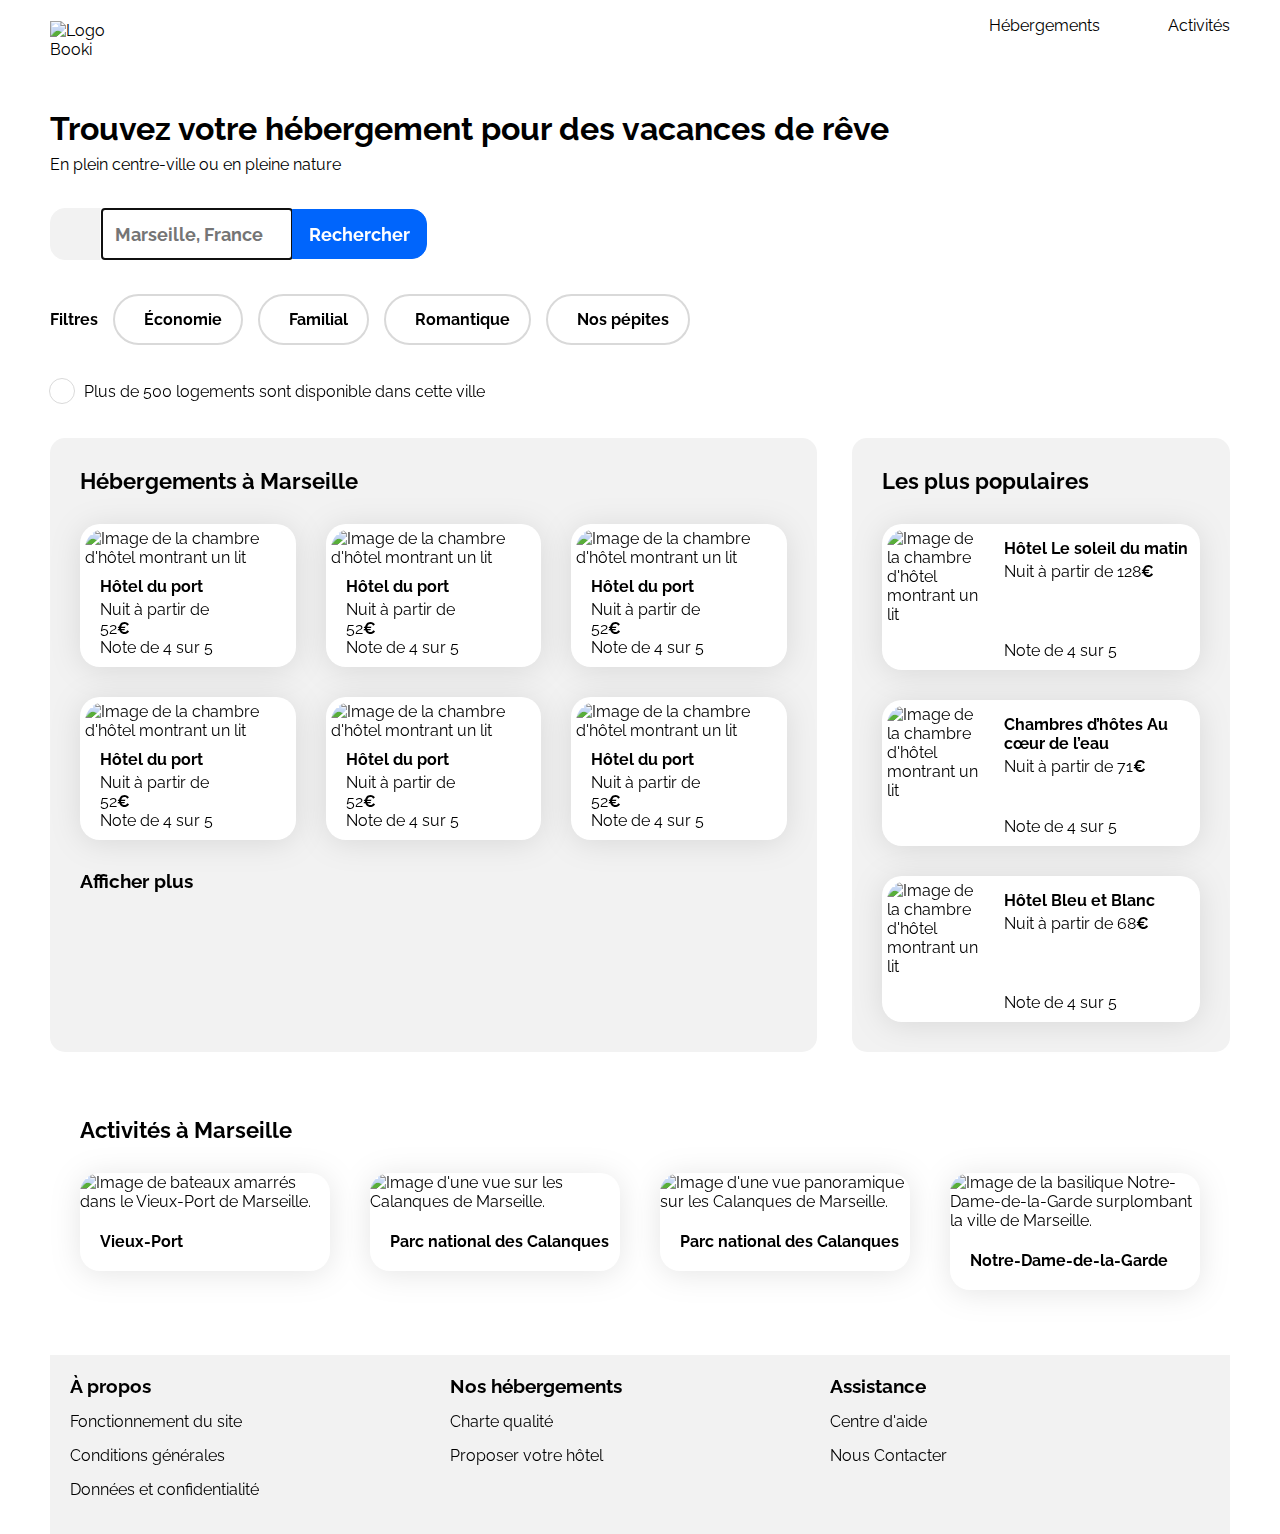
==== commit 459ea677: "Création classe nav-link pour les liens de nav" ====
--- a/index.html
+++ b/index.html
@@ -23,10 +23,10 @@
             <nav>
                 <ul>
                     <li>
-                        <a href="#logements" class="nav-hebergements">Hébergements</a>
+                        <a href="#logements" class="nav-link">Hébergements</a>
                     </li>
                     <li>
-                        <a href="#que-faire" class="nav-activites">Activités</a>
+                        <a href="#que-faire" class="nav-link">Activités</a>
                     </li>
                 </ul>
             </nav>
--- a/css/style.css
+++ b/css/style.css
@@ -79,7 +79,7 @@
   align-items: flex-end;
 }
 
-nav ul li a {
+.nav-link {
   font-size: 16px;
 }
 
@@ -105,20 +105,19 @@
   gap: 35px;
 }
 
+.search-ville {
+  display: flex;
+  flex-direction: column;
+  border: none;
+  gap: 35px;
+}
+
 .search-titre {
   display: flex;
   flex-direction: column;
   justify-content: flex-start;
   align-items: flex-start;
-  margin-bottom: 35px;
   gap: 8px;
-}
-
-.search-ville {
-  display: flex;
-  flex-direction: column;
-  border: none;
-  gap: 35px;
 }
 
 .ville-bar {
@@ -156,7 +155,7 @@
   font-weight: bold;
   text-align: center;
   border-radius: 0;
-  border: none;
+  border-style: none;
   border-top: 1px solid #f2f2f2;
   border-bottom: 1px solid #f2f2f2;
   height: 100%;
@@ -266,14 +265,12 @@
 }
 
 .card {
-  background-color: white;
-  border-radius: 20px;
   padding: 5px;
-  filter: drop-shadow(0px 3px 15px rgba(0, 0, 0, 0.1));
-}
-
+}
+
+.card,
 .card-no-border {
-  background-color: white;
+  background-color: #ffffff;
   border-radius: 20px;
   filter: drop-shadow(0px 3px 15px rgba(0, 0, 0, 0.1));
 }
@@ -316,6 +313,7 @@
   width: 65%;
   padding: 30px;
 }
+
 .hebergements-title {
   display: flex;
   justify-content: space-between;
@@ -333,11 +331,6 @@
   display: flex;
   flex-direction: column;
   justify-content: space-between;
-}
-
-.hebergements-cards {
-  /* margin-bottom: 30px;
-  margin-top: 30px; */
 }
 
 .hebergements-cards img {
@@ -391,7 +384,6 @@
   display: flex;
   flex-direction: column;
   justify-content: space-between;
-  margin-top: 30px;
   gap: 30px;
   width: 100%;
   height: 100%;
@@ -641,7 +633,7 @@
     border-top: none;
   }
 
-  nav ul li a {
+  .nav-link {
     display: block;
     width: 100%;
     height: 100%;
